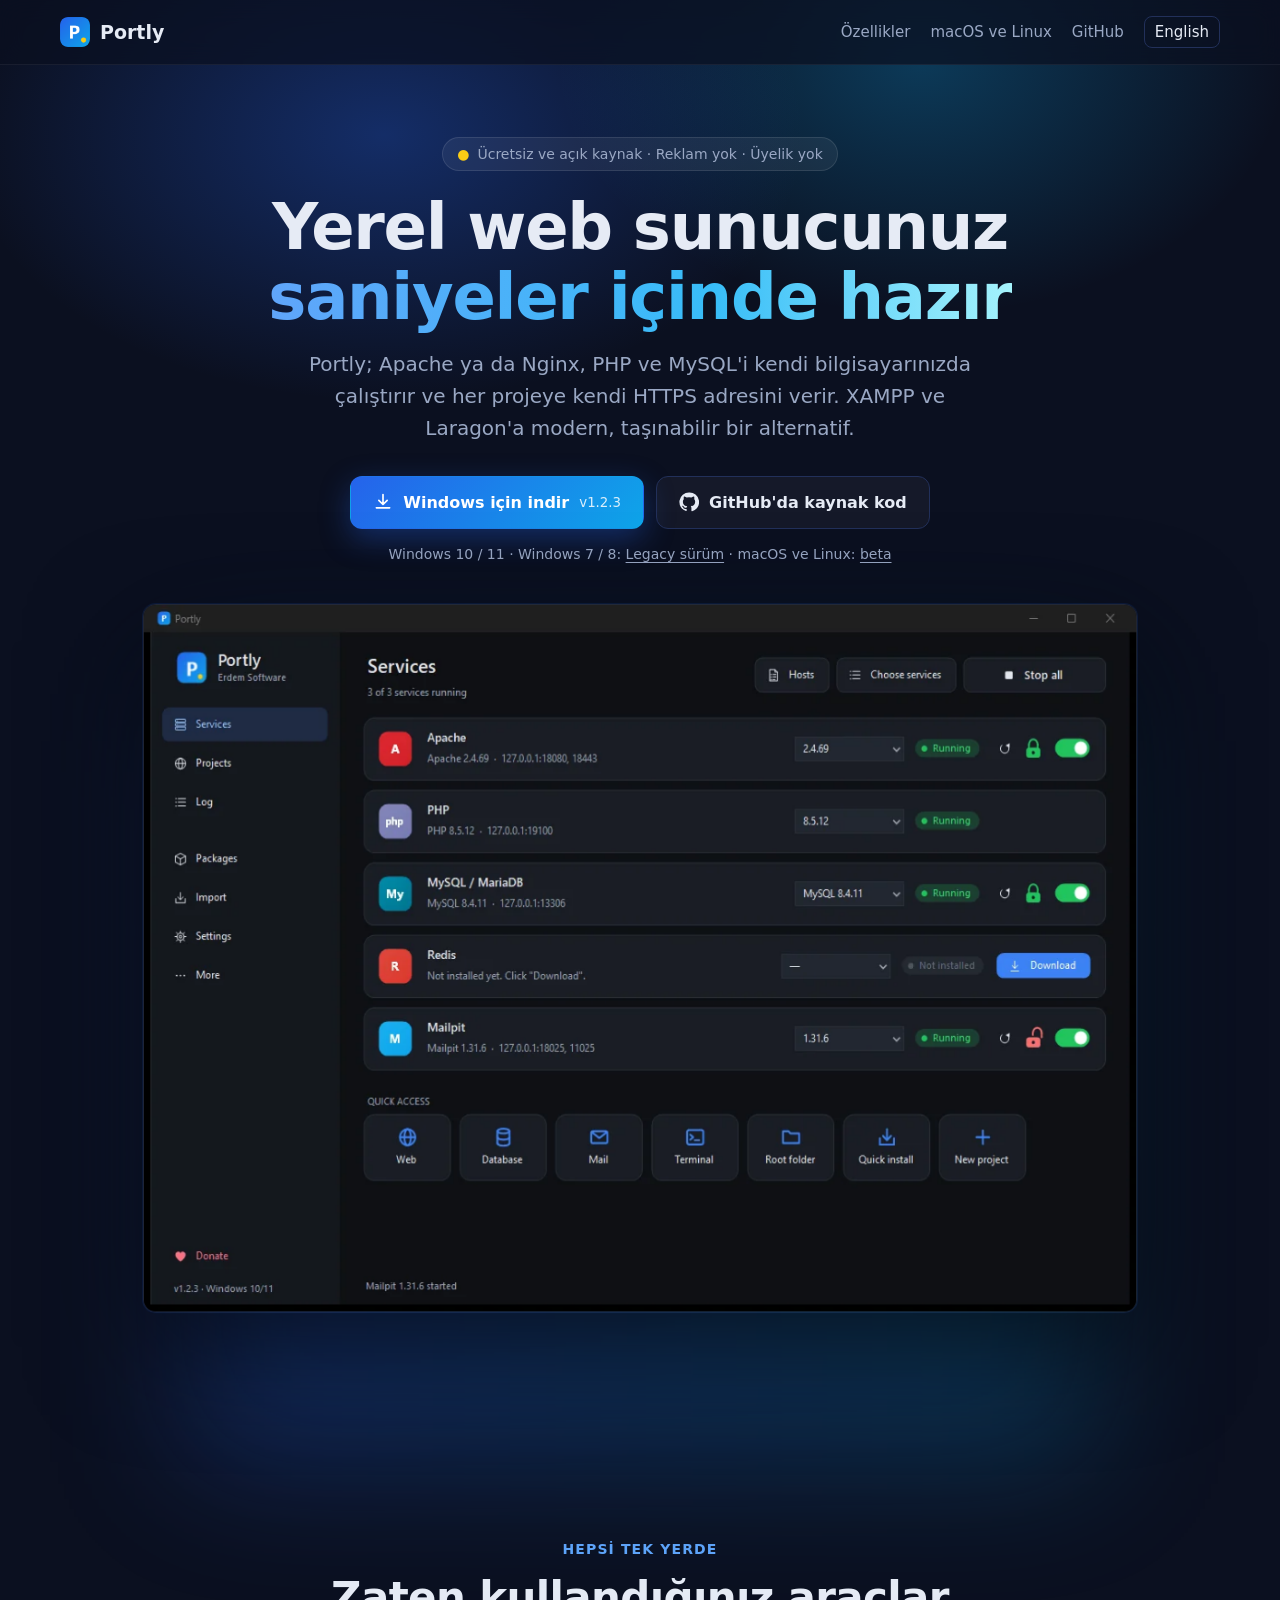
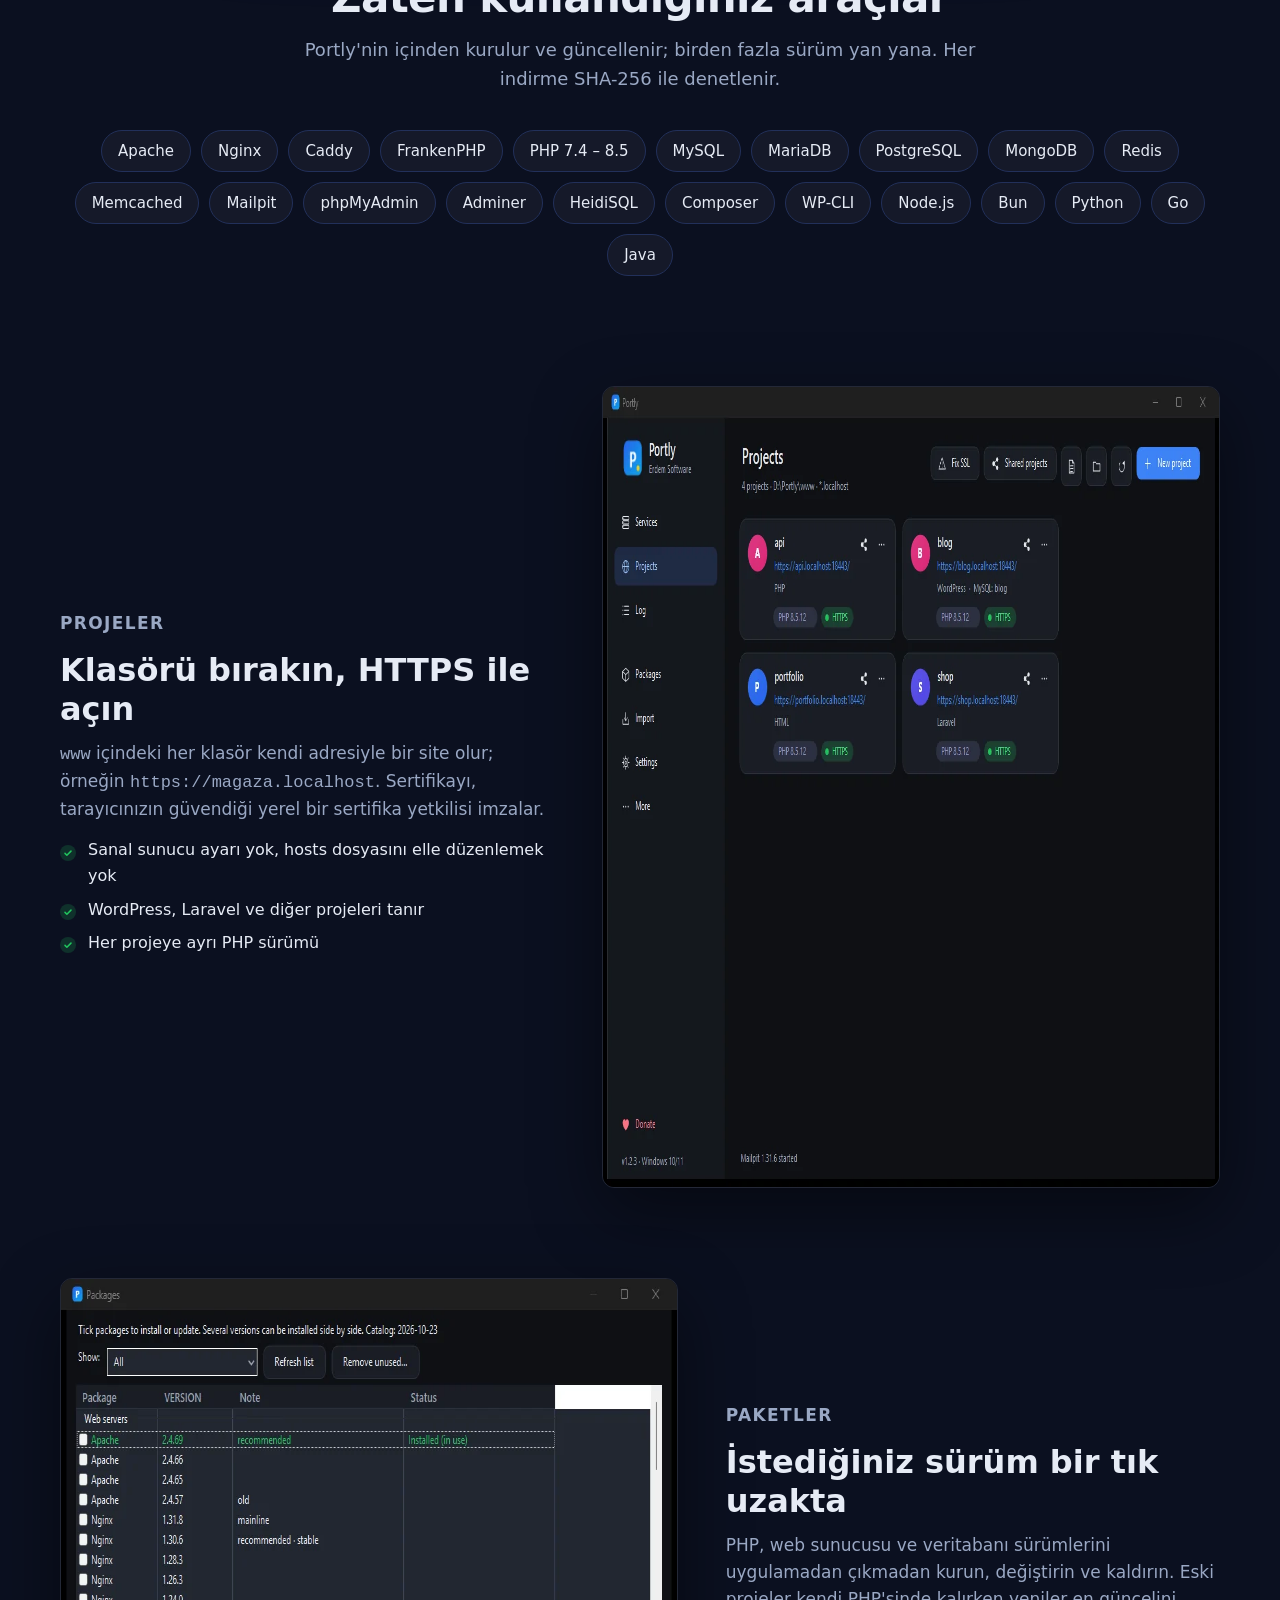
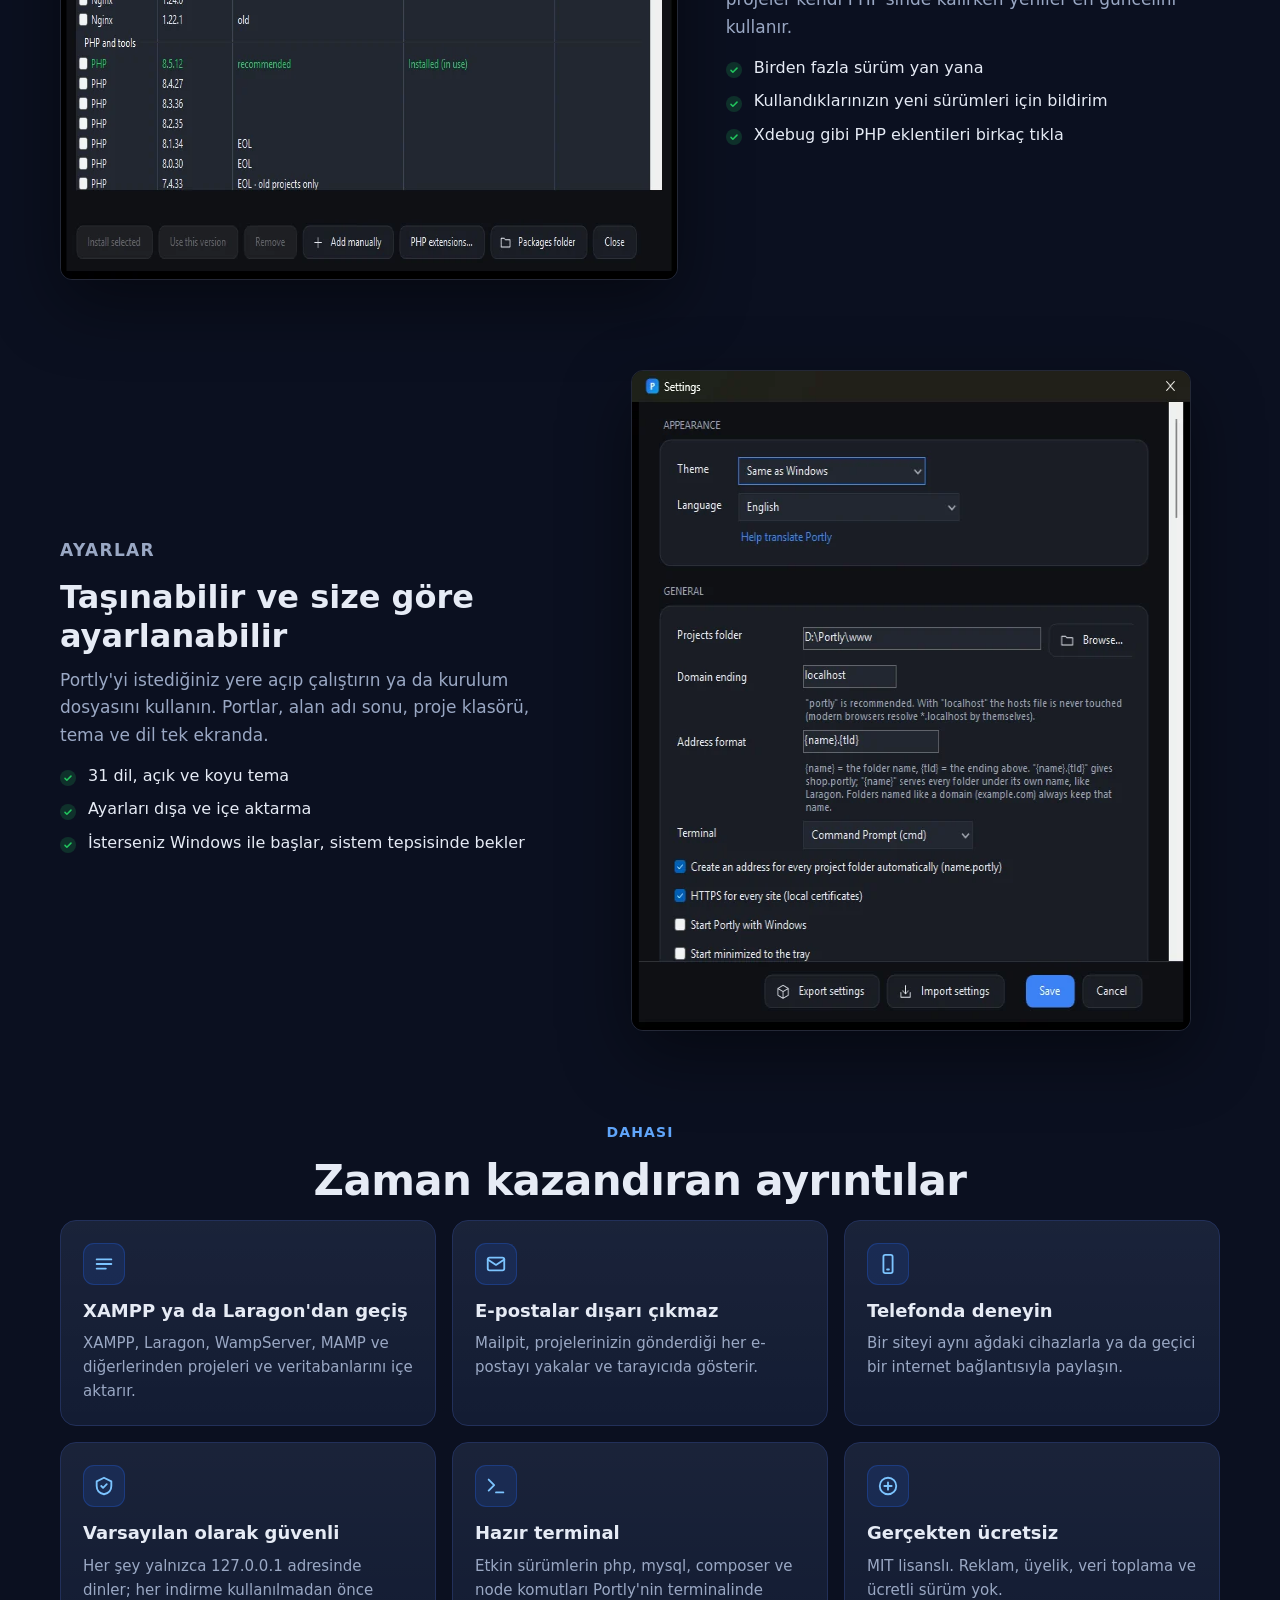
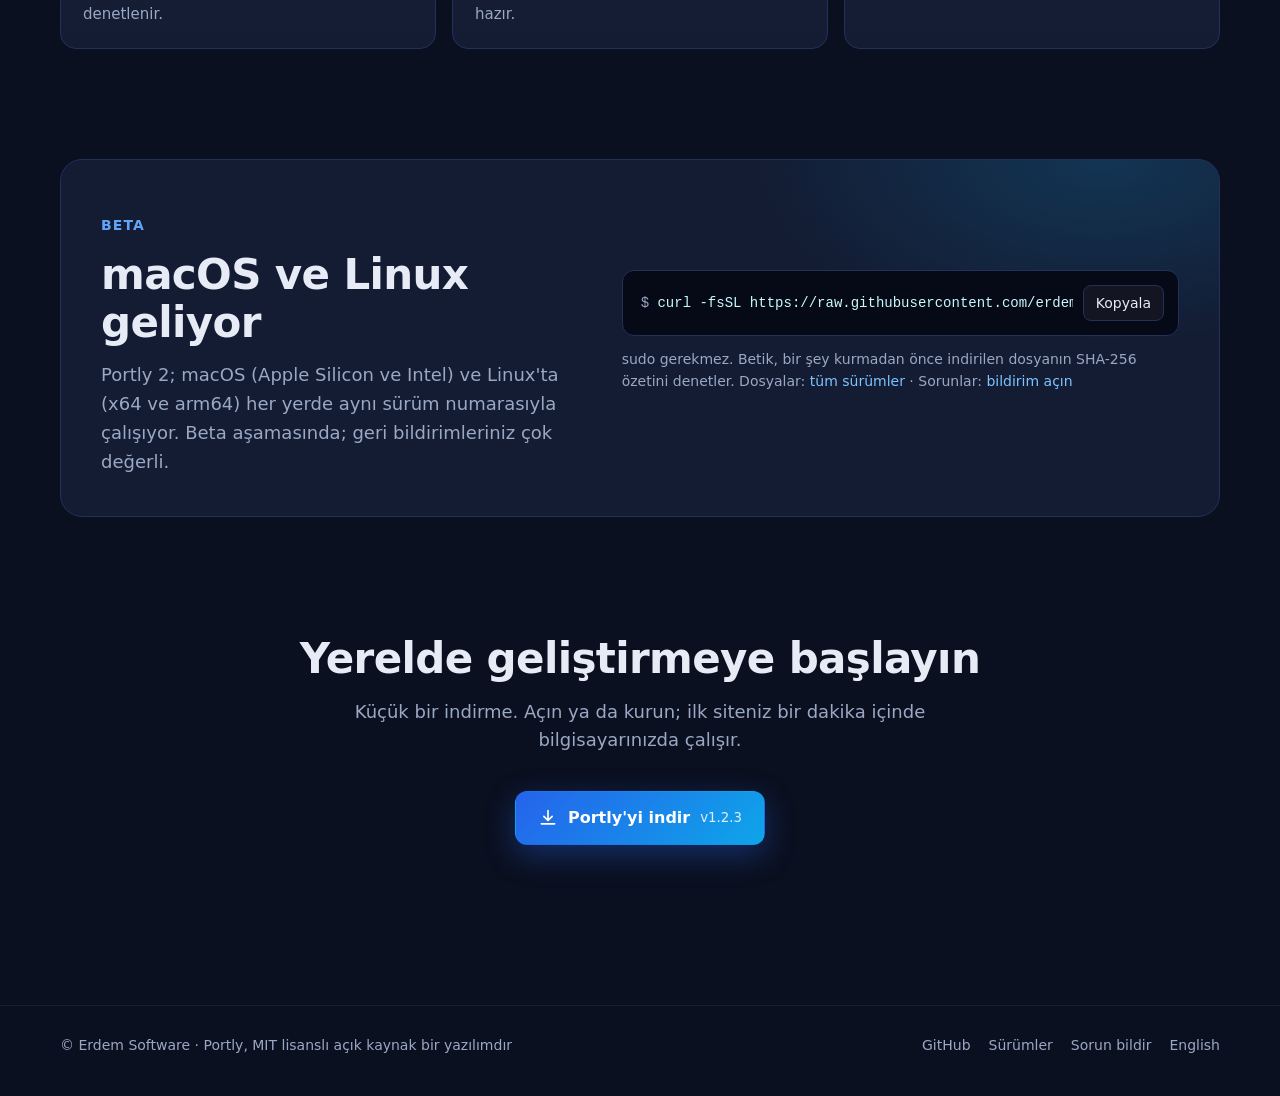
==== site/tr/index.html @ 4249f79c "Website for portly.erdemsoftware.com: static English and Turkish page, no external requests; the app" ====
<!doctype html>
<html lang="tr">
<head>
<meta charset="utf-8">
<meta name="viewport" content="width=device-width, initial-scale=1">
<title>Portly: PHP, MySQL ve HTTPS için ücretsiz yerel sunucu</title>
<meta name="description" content="Portly ücretsiz, açık kaynak ve taşınabilir bir yerel geliştirme ortamıdır: Apache ya da Nginx, birden fazla PHP sürümü, MySQL ve her proje için HTTPS. XAMPP ve Laragon'a modern bir alternatif.">
<link rel="canonical" href="https://portly.erdemsoftware.com/tr/">
<link rel="alternate" hreflang="en" href="https://portly.erdemsoftware.com/">
<link rel="alternate" hreflang="tr" href="https://portly.erdemsoftware.com/tr/">
<link rel="alternate" hreflang="x-default" href="https://portly.erdemsoftware.com/">
<meta property="og:type" content="website">
<meta property="og:locale" content="tr_TR">
<meta property="og:title" content="Portly: PHP, MySQL ve HTTPS için ücretsiz yerel sunucu">
<meta property="og:description" content="Ücretsiz, açık kaynak ve taşınabilir. Apache ya da Nginx, birden fazla PHP sürümü, MySQL ve her proje için HTTPS.">
<meta property="og:url" content="https://portly.erdemsoftware.com/tr/">
<meta property="og:image" content="https://portly.erdemsoftware.com/assets/img/og.png">
<meta name="twitter:card" content="summary_large_image">
<meta name="theme-color" content="#0b1020">
<link rel="icon" type="image/png" href="../favicon.png">
<link rel="apple-touch-icon" href="../apple-touch-icon.png">
<link rel="stylesheet" href="../assets/style.css">
<script type="application/ld+json">
{"@context":"https://schema.org","@type":"SoftwareApplication","name":"Portly","inLanguage":"tr","operatingSystem":"Windows 10, Windows 11, macOS, Linux","applicationCategory":"DeveloperApplication","offers":{"@type":"Offer","price":"0","priceCurrency":"TRY"},"license":"https://github.com/erdemsoftware/portly/blob/main/LICENSE","url":"https://portly.erdemsoftware.com/tr/","downloadUrl":"https://github.com/erdemsoftware/portly/releases/latest","author":{"@type":"Organization","name":"Erdem Software","url":"https://erdemsoftware.com/"}}
</script>
</head>
<body>

<header class="top">
  <div class="wrap">
    <a class="brand" href="./"><img src="../assets/img/portly-192.png" alt="" width="30" height="30">Portly</a>
    <nav class="nav">
      <a class="hide-sm" href="#ozellikler">Özellikler</a>
      <a class="hide-sm" href="#mac-linux">macOS ve Linux</a>
      <a class="hide-sm" href="https://github.com/erdemsoftware/portly">GitHub</a>
      <a class="lang" href="../" hreflang="en" lang="en">English</a>
    </nav>
  </div>
</header>

<main>
<section class="hero">
  <div class="wrap">
    <span class="badge"><b>●</b> Ücretsiz ve açık kaynak · Reklam yok · Üyelik yok</span>
    <h1>Yerel web sunucunuz <span class="grad">saniyeler içinde hazır</span></h1>
    <p class="lead">Portly; Apache ya da Nginx, PHP ve MySQL'i kendi bilgisayarınızda çalıştırır ve her projeye kendi HTTPS adresini verir. XAMPP ve Laragon'a modern, taşınabilir bir alternatif.</p>
    <div class="cta">
      <a class="btn btn-primary" data-download href="https://github.com/erdemsoftware/portly/releases/latest">
        <svg viewBox="0 0 24 24" fill="none" stroke="currentColor" stroke-width="2" stroke-linecap="round" stroke-linejoin="round" aria-hidden="true"><path d="M12 3v12m0 0l-5-5m5 5l5-5M4 19h16"/></svg>
        Windows için indir <small>v<span data-version>1.2.3</span></small>
      </a>
      <a class="btn btn-ghost" href="https://github.com/erdemsoftware/portly">
        <svg viewBox="0 0 24 24" fill="currentColor" aria-hidden="true"><path d="M12 .5a11.5 11.5 0 0 0-3.64 22.41c.58.1.79-.25.79-.56v-2c-3.2.7-3.88-1.37-3.88-1.37-.52-1.33-1.28-1.69-1.28-1.69-1.04-.71.08-.7.08-.7 1.15.08 1.76 1.19 1.76 1.19 1.03 1.76 2.69 1.25 3.35.96.1-.75.4-1.25.73-1.54-2.55-.29-5.24-1.28-5.24-5.69 0-1.26.45-2.29 1.19-3.09-.12-.29-.52-1.46.11-3.05 0 0 .97-.31 3.17 1.18a11 11 0 0 1 5.77 0c2.2-1.49 3.17-1.18 3.17-1.18.63 1.59.23 2.76.11 3.05.74.8 1.19 1.83 1.19 3.09 0 4.42-2.7 5.4-5.26 5.68.41.36.78 1.06.78 2.14v3.17c0 .31.21.67.8.56A11.5 11.5 0 0 0 12 .5z"/></svg>
        GitHub'da kaynak kod
      </a>
    </div>
    <p class="meta">Windows 10 / 11 · Windows 7 / 8: <a href="https://github.com/erdemsoftware/portly/releases/latest">Legacy sürüm</a> · macOS ve Linux: <a href="#mac-linux">beta</a></p>
  </div>
  <div class="stage">
    <div class="glow"><img class="shot" src="../assets/img/1-services.webp" width="1180" height="800" alt="Portly: Apache, PHP, MySQL ve Mailpit çalışıyor"></div>
  </div>
</section>

<section>
  <div class="wrap center">
    <p class="kicker">Hepsi tek yerde</p>
    <h2>Zaten kullandığınız araçlar</h2>
    <p class="sub">Portly'nin içinden kurulur ve güncellenir; birden fazla sürüm yan yana. Her indirme SHA-256 ile denetlenir.</p>
    <div class="chips reveal">
      <span class="chip">Apache</span><span class="chip">Nginx</span><span class="chip">Caddy</span><span class="chip">FrankenPHP</span>
      <span class="chip">PHP 7.4 – 8.5</span><span class="chip">MySQL</span><span class="chip">MariaDB</span><span class="chip">PostgreSQL</span>
      <span class="chip">MongoDB</span><span class="chip">Redis</span><span class="chip">Memcached</span><span class="chip">Mailpit</span>
      <span class="chip">phpMyAdmin</span><span class="chip">Adminer</span><span class="chip">HeidiSQL</span><span class="chip">Composer</span>
      <span class="chip">WP-CLI</span><span class="chip">Node.js</span><span class="chip">Bun</span><span class="chip">Python</span><span class="chip">Go</span><span class="chip">Java</span>
    </div>
  </div>
</section>

<section id="ozellikler">
  <div class="wrap">
    <div class="row reveal">
      <div class="text">
        <p class="kicker">Projeler</p>
        <h3>Klasörü bırakın, HTTPS ile açın</h3>
        <p><code>www</code> içindeki her klasör kendi adresiyle bir site olur; örneğin <code>https://magaza.localhost</code>. Sertifikayı, tarayıcınızın güvendiği yerel bir sertifika yetkilisi imzalar.</p>
        <ul>
          <li>Sanal sunucu ayarı yok, hosts dosyasını elle düzenlemek yok</li>
          <li>WordPress, Laravel ve diğer projeleri tanır</li>
          <li>Her projeye ayrı PHP sürümü</li>
        </ul>
      </div>
      <div class="frame"><img src="../assets/img/2-projects.webp" width="1180" height="800" alt="Dört site ve HTTPS ile Projeler sayfası" loading="lazy"></div>
    </div>

    <div class="row flip reveal">
      <div class="text">
        <p class="kicker">Paketler</p>
        <h3>İstediğiniz sürüm bir tık uzakta</h3>
        <p>PHP, web sunucusu ve veritabanı sürümlerini uygulamadan çıkmadan kurun, değiştirin ve kaldırın. Eski projeler kendi PHP'sinde kalırken yeniler en güncelini kullanır.</p>
        <ul>
          <li>Birden fazla sürüm yan yana</li>
          <li>Kullandıklarınızın yeni sürümleri için bildirim</li>
          <li>Xdebug gibi PHP eklentileri birkaç tıkla</li>
        </ul>
      </div>
      <div class="frame"><img src="../assets/img/3-packages.webp" width="900" height="600" alt="Web sunucusu ve PHP sürümleriyle Paketler penceresi" loading="lazy"></div>
    </div>

    <div class="row reveal">
      <div class="text">
        <p class="kicker">Ayarlar</p>
        <h3>Taşınabilir ve size göre ayarlanabilir</h3>
        <p>Portly'yi istediğiniz yere açıp çalıştırın ya da kurulum dosyasını kullanın. Portlar, alan adı sonu, proje klasörü, tema ve dil tek ekranda.</p>
        <ul>
          <li>31 dil, açık ve koyu tema</li>
          <li>Ayarları dışa ve içe aktarma</li>
          <li>İsterseniz Windows ile başlar, sistem tepsisinde bekler</li>
        </ul>
      </div>
      <div class="frame small"><img src="../assets/img/4-settings.webp" width="656" height="659" alt="Ayarlar penceresi" loading="lazy"></div>
    </div>

    <div class="center">
      <p class="kicker">Dahası</p>
      <h2>Zaman kazandıran ayrıntılar</h2>
    </div>
    <div class="grid">
      <div class="card reveal">
        <div class="icon"><svg viewBox="0 0 24 24" fill="none" stroke="currentColor" stroke-width="2" stroke-linecap="round" stroke-linejoin="round"><path d="M4 7h16M4 12h16M4 17h10"/></svg></div>
        <h3>XAMPP ya da Laragon'dan geçiş</h3>
        <p>XAMPP, Laragon, WampServer, MAMP ve diğerlerinden projeleri ve veritabanlarını içe aktarır.</p>
      </div>
      <div class="card reveal">
        <div class="icon"><svg viewBox="0 0 24 24" fill="none" stroke="currentColor" stroke-width="2" stroke-linecap="round" stroke-linejoin="round"><rect x="3" y="5" width="18" height="14" rx="2"/><path d="M3 7l9 6 9-6"/></svg></div>
        <h3>E-postalar dışarı çıkmaz</h3>
        <p>Mailpit, projelerinizin gönderdiği her e-postayı yakalar ve tarayıcıda gösterir.</p>
      </div>
      <div class="card reveal">
        <div class="icon"><svg viewBox="0 0 24 24" fill="none" stroke="currentColor" stroke-width="2" stroke-linecap="round" stroke-linejoin="round"><rect x="7" y="2" width="10" height="20" rx="2"/><path d="M11 18h2"/></svg></div>
        <h3>Telefonda deneyin</h3>
        <p>Bir siteyi aynı ağdaki cihazlarla ya da geçici bir internet bağlantısıyla paylaşın.</p>
      </div>
      <div class="card reveal">
        <div class="icon"><svg viewBox="0 0 24 24" fill="none" stroke="currentColor" stroke-width="2" stroke-linecap="round" stroke-linejoin="round"><path d="M12 3l8 4v5c0 5-3.5 8-8 9-4.5-1-8-4-8-9V7z"/><path d="M9 12l2 2 4-4"/></svg></div>
        <h3>Varsayılan olarak güvenli</h3>
        <p>Her şey yalnızca 127.0.0.1 adresinde dinler; her indirme kullanılmadan önce denetlenir.</p>
      </div>
      <div class="card reveal">
        <div class="icon"><svg viewBox="0 0 24 24" fill="none" stroke="currentColor" stroke-width="2" stroke-linecap="round" stroke-linejoin="round"><path d="M4 17l6-6-6-6M12 19h8"/></svg></div>
        <h3>Hazır terminal</h3>
        <p>Etkin sürümlerin php, mysql, composer ve node komutları Portly'nin terminalinde hazır.</p>
      </div>
      <div class="card reveal">
        <div class="icon"><svg viewBox="0 0 24 24" fill="none" stroke="currentColor" stroke-width="2" stroke-linecap="round" stroke-linejoin="round"><circle cx="12" cy="12" r="9"/><path d="M8 12h8M12 8v8"/></svg></div>
        <h3>Gerçekten ücretsiz</h3>
        <p>MIT lisanslı. Reklam, üyelik, veri toplama ve ücretli sürüm yok.</p>
      </div>
    </div>
  </div>
</section>

<section id="mac-linux">
  <div class="wrap">
    <div class="beta reveal">
      <div>
        <p class="kicker">Beta</p>
        <h2>macOS ve Linux geliyor</h2>
        <p class="sub" style="margin-bottom:0">Portly 2; macOS (Apple Silicon ve Intel) ve Linux'ta (x64 ve arm64) her yerde aynı sürüm numarasıyla çalışıyor. Beta aşamasında; geri bildirimleriniz çok değerli.</p>
      </div>
      <div>
        <div class="cmd"><code id="install-cmd">curl -fsSL https://raw.githubusercontent.com/erdemsoftware/portly/main/tools/install.sh | sh</code><button class="copy" type="button" data-copy="#install-cmd" data-done="Kopyalandı">Kopyala</button></div>
        <p class="small-print">sudo gerekmez. Betik, bir şey kurmadan önce indirilen dosyanın SHA-256 özetini denetler. Dosyalar: <a href="https://github.com/erdemsoftware/portly/releases">tüm sürümler</a> · Sorunlar: <a href="https://github.com/erdemsoftware/portly/issues">bildirim açın</a></p>
      </div>
    </div>
  </div>
</section>

<section class="final">
  <div class="wrap">
    <h2>Yerelde geliştirmeye başlayın</h2>
    <p class="sub" style="margin-inline:auto">Küçük bir indirme. Açın ya da kurun; ilk siteniz bir dakika içinde bilgisayarınızda çalışır.</p>
    <div class="cta">
      <a class="btn btn-primary" data-download href="https://github.com/erdemsoftware/portly/releases/latest">
        <svg viewBox="0 0 24 24" fill="none" stroke="currentColor" stroke-width="2" stroke-linecap="round" stroke-linejoin="round" aria-hidden="true"><path d="M12 3v12m0 0l-5-5m5 5l5-5M4 19h16"/></svg>
        Portly'yi indir <small>v<span data-version>1.2.3</span></small>
      </a>
    </div>
  </div>
</section>
</main>

<footer>
  <div class="wrap">
    <span>© Erdem Software · Portly, MIT lisanslı açık kaynak bir yazılımdır</span>
    <nav>
      <a href="https://github.com/erdemsoftware/portly">GitHub</a>
      <a href="https://github.com/erdemsoftware/portly/releases">Sürümler</a>
      <a href="https://github.com/erdemsoftware/portly/issues">Sorun bildir</a>
      <a href="../" hreflang="en" lang="en">English</a>
    </nav>
  </div>
</footer>

<script src="../assets/site.js" defer></script>
</body>
</html>
---- site/assets/style.css ----
/* Portly website: one static page per language, no external requests (no web fonts, no analytics). */
:root {
  --bg: #0b1020;
  --bg-2: #0f172a;
  --card: #131c33;
  --card-border: #22305a;
  --text: #e6ebf5;
  --muted: #9aa8c4;
  --blue: #2563eb;
  --sky: #0ea5e9;
  --yellow: #facc15;
  --green: #22c55e;
  --radius: 16px;
  --max: 1160px;
  color-scheme: dark;
}

* { box-sizing: border-box; }
html { scroll-behavior: smooth; }
body {
  margin: 0;
  background: var(--bg);
  color: var(--text);
  font: 16px/1.6 "Segoe UI", system-ui, -apple-system, "Helvetica Neue", Arial, sans-serif;
  -webkit-font-smoothing: antialiased;
  overflow-x: hidden;
}
img { max-width: 100%; display: block; }
a { color: #7cc4ff; text-decoration: none; }
a:hover { text-decoration: underline; }
code, pre { font-family: "Cascadia Code", Consolas, "SF Mono", Menlo, monospace; }

.wrap { width: min(var(--max), 100% - 32px); margin-inline: auto; }

/* ---------- top bar ---------- */
.top {
  position: sticky; top: 0; z-index: 20;
  backdrop-filter: blur(12px);
  background: rgb(11 16 32 / .72);
  border-bottom: 1px solid rgb(255 255 255 / .06);
}
.top .wrap { display: flex; align-items: center; gap: 24px; height: 64px; }
.brand { display: flex; align-items: center; gap: 10px; color: var(--text); font-weight: 700; font-size: 19px; }
.brand:hover { text-decoration: none; }
.brand img { width: 30px; height: 30px; border-radius: 8px; }
.nav { display: flex; gap: 20px; margin-left: auto; align-items: center; }
.nav a { color: var(--muted); font-size: 15px; }
.nav a:hover { color: var(--text); text-decoration: none; }
.nav .lang { border: 1px solid var(--card-border); border-radius: 8px; padding: 3px 10px; color: var(--text); }
@media (max-width: 720px) { .nav .hide-sm { display: none; } }

/* ---------- hero ---------- */
.hero { position: relative; padding: 72px 0 0; text-align: center; }
.hero::before {
  content: ""; position: absolute; inset: -200px 0 auto; height: 900px; z-index: -1;
  background:
    radial-gradient(600px 380px at 30% 30%, rgb(37 99 235 / .35), transparent 70%),
    radial-gradient(520px 360px at 72% 22%, rgb(14 165 233 / .28), transparent 70%);
}
.badge {
  display: inline-flex; align-items: center; gap: 8px;
  padding: 5px 14px; border-radius: 999px; font-size: 14px;
  background: rgb(255 255 255 / .06); border: 1px solid rgb(255 255 255 / .1); color: var(--muted);
}
.badge b { color: var(--yellow); font-weight: 600; }
h1 {
  margin: 22px auto 16px; max-width: 880px;
  font-size: clamp(36px, 6vw, 64px); line-height: 1.08; letter-spacing: -0.02em;
}
h1 .grad { background: linear-gradient(90deg, #60a5fa, #38bdf8 60%, #a5f3fc); -webkit-background-clip: text; background-clip: text; color: transparent; }
.lead { margin: 0 auto; max-width: 680px; color: var(--muted); font-size: clamp(17px, 2.2vw, 20px); }
.cta { display: flex; gap: 12px; justify-content: center; flex-wrap: wrap; margin: 32px 0 10px; }
.btn {
  display: inline-flex; align-items: center; gap: 10px;
  padding: 13px 22px; border-radius: 12px; font-weight: 600; font-size: 16px;
  border: 1px solid transparent; transition: transform .15s ease, box-shadow .15s ease, background .15s ease;
}
.btn:hover { text-decoration: none; transform: translateY(-1px); }
.btn svg { width: 20px; height: 20px; flex: none; }
.btn-primary { background: linear-gradient(135deg, var(--blue), var(--sky)); color: #fff; box-shadow: 0 10px 30px rgb(37 99 235 / .35); }
.btn-primary:hover { box-shadow: 0 14px 36px rgb(37 99 235 / .5); }
.btn-ghost { background: rgb(255 255 255 / .04); border-color: var(--card-border); color: var(--text); }
.btn-ghost:hover { background: rgb(255 255 255 / .08); }
.btn small { font-weight: 400; opacity: .85; }
.meta { color: var(--muted); font-size: 14px; }
.meta a { color: var(--muted); text-decoration: underline; text-underline-offset: 3px; }

/* the app window: tilted in 3D at first, flat and close once it is scrolled into view (--p goes 0 -> 1, see site.js) */
.stage { perspective: 1400px; margin: 48px auto 0; width: min(1080px, 100% - 32px); --p: 0; }
.shot {
  border-radius: 14px; overflow: hidden;
  border: 1px solid rgb(255 255 255 / .1);
  box-shadow: 0 40px 120px rgb(0 0 0 / .55), 0 0 0 1px rgb(37 99 235 / .15);
  transform-origin: 50% 0;
  transform:
    rotateX(calc((1 - var(--p)) * 28deg))
    scale(calc(.86 + var(--p) * .14))
    translateY(calc((1 - var(--p)) * -20px));
  will-change: transform;
}
.glow { position: relative; }
.glow::after {
  content: ""; position: absolute; inset: 10% 8% -6%; z-index: -1; filter: blur(70px);
  background: linear-gradient(90deg, rgb(37 99 235 / .55), rgb(14 165 233 / .45));
  opacity: calc(.35 + var(--p) * .4);
}

/* ---------- sections ---------- */
section { padding: 110px 0 0; }
.kicker { color: #60a5fa; font-weight: 600; font-size: 14px; letter-spacing: .08em; text-transform: uppercase; }
h2 { margin: 8px 0 14px; font-size: clamp(28px, 4vw, 42px); line-height: 1.15; letter-spacing: -0.015em; }
.sub { color: var(--muted); max-width: 680px; margin: 0 0 36px; font-size: 18px; }
.center { text-align: center; }
.center .sub { margin-inline: auto; }

.grid { display: grid; gap: 16px; grid-template-columns: repeat(3, minmax(0, 1fr)); }
@media (max-width: 900px) { .grid { grid-template-columns: repeat(2, minmax(0, 1fr)); } }
@media (max-width: 600px) { .grid { grid-template-columns: 1fr; } }
.card {
  background: linear-gradient(180deg, rgb(255 255 255 / .03), transparent), var(--card);
  border: 1px solid var(--card-border); border-radius: var(--radius); padding: 22px;
}
.card h3 { margin: 12px 0 6px; font-size: 18px; }
.card p { margin: 0; color: var(--muted); font-size: 15px; }
.icon {
  width: 42px; height: 42px; border-radius: 11px; display: grid; place-items: center;
  background: rgb(37 99 235 / .15); color: #7cc4ff; border: 1px solid rgb(37 99 235 / .3);
}
.icon svg { width: 22px; height: 22px; }

/* feature rows with a screenshot */
.row { display: grid; grid-template-columns: minmax(0, 1fr) minmax(0, 1.25fr); gap: 48px; align-items: center; margin-bottom: 90px; }
.row.flip { grid-template-columns: minmax(0, 1.25fr) minmax(0, 1fr); }
.row.flip .text { order: 2; }
.row .text h3 { font-size: clamp(24px, 3vw, 32px); margin: 6px 0 12px; line-height: 1.2; }
.row .text p { color: var(--muted); font-size: 17px; margin: 0 0 14px; }
.row ul { margin: 0; padding: 0; list-style: none; }
.row li { padding-left: 28px; position: relative; margin: 8px 0; }
.row li::before {
  content: ""; position: absolute; left: 0; top: .45em; width: 16px; height: 16px; border-radius: 50%;
  background: rgb(34 197 94 / .18) url("data:image/svg+xml,%3Csvg xmlns='http://www.w3.org/2000/svg' viewBox='0 0 16 16'%3E%3Cpath d='M4 8.5l2.5 2.5L12 5.5' fill='none' stroke='%2322c55e' stroke-width='2' stroke-linecap='round' stroke-linejoin='round'/%3E%3C/svg%3E") center/12px no-repeat;
}
.frame { border-radius: 12px; overflow: hidden; border: 1px solid rgb(255 255 255 / .1); box-shadow: 0 24px 70px rgb(0 0 0 / .45); }
.frame.small { max-width: 560px; margin-inline: auto; }
@media (max-width: 860px) {
  .row, .row.flip { grid-template-columns: minmax(0, 1fr); gap: 24px; }
  .row.flip .text { order: 0; }
}

/* stack chips */
.chips { display: flex; flex-wrap: wrap; gap: 10px; justify-content: center; }
.chip {
  padding: 8px 16px; border-radius: 999px; font-size: 15px;
  background: rgb(255 255 255 / .04); border: 1px solid var(--card-border); color: var(--text);
}

/* mac / linux */
.beta {
  display: grid; grid-template-columns: minmax(0, 1fr) minmax(0, 1.15fr); gap: 36px; align-items: center;
  background: radial-gradient(500px 260px at 90% 0%, rgb(14 165 233 / .18), transparent 70%), var(--card);
  border: 1px solid var(--card-border); border-radius: 22px; padding: 40px;
}
@media (max-width: 860px) { .beta { grid-template-columns: minmax(0, 1fr); padding: 26px; } }
.cmd {
  display: flex; align-items: center; gap: 10px;
  background: #060a16; border: 1px solid var(--card-border); border-radius: 12px; padding: 14px 14px 14px 18px;
}
.cmd code { flex: 1; min-width: 0; font-size: 14px; color: #c7f9ff; overflow-x: auto; white-space: nowrap; scrollbar-width: thin; }
.cmd code::before { content: "$ "; color: var(--muted); }
.copy {
  flex: none; border: 1px solid var(--card-border); background: rgb(255 255 255 / .05); color: var(--text);
  border-radius: 8px; padding: 6px 12px; font: inherit; font-size: 14px; cursor: pointer;
}
.copy:hover { background: rgb(255 255 255 / .1); }
.copy.done { color: var(--green); border-color: rgb(34 197 94 / .4); }
.small-print { color: var(--muted); font-size: 14px; margin-top: 12px; }

/* final call */
.final { text-align: center; padding-bottom: 40px; }
.final .cta { margin-top: 26px; }

footer { margin-top: 110px; border-top: 1px solid rgb(255 255 255 / .06); padding: 28px 0 40px; color: var(--muted); font-size: 14px; }
footer .wrap { display: flex; gap: 18px; flex-wrap: wrap; justify-content: space-between; align-items: center; }
footer nav { display: flex; gap: 18px; flex-wrap: wrap; }
footer a { color: var(--muted); }

/* reveal on scroll (only when JS runs; without JS everything is visible) */
.js .reveal { opacity: 0; transform: translateY(26px); transition: opacity .7s ease, transform .7s cubic-bezier(.2, .7, .2, 1); }
.js .reveal.in { opacity: 1; transform: none; }

@media (prefers-reduced-motion: reduce) {
  html { scroll-behavior: auto; }
  .stage { --p: 1 !important; }
  .js .reveal { opacity: 1; transform: none; transition: none; }
  .btn { transition: none; }
}
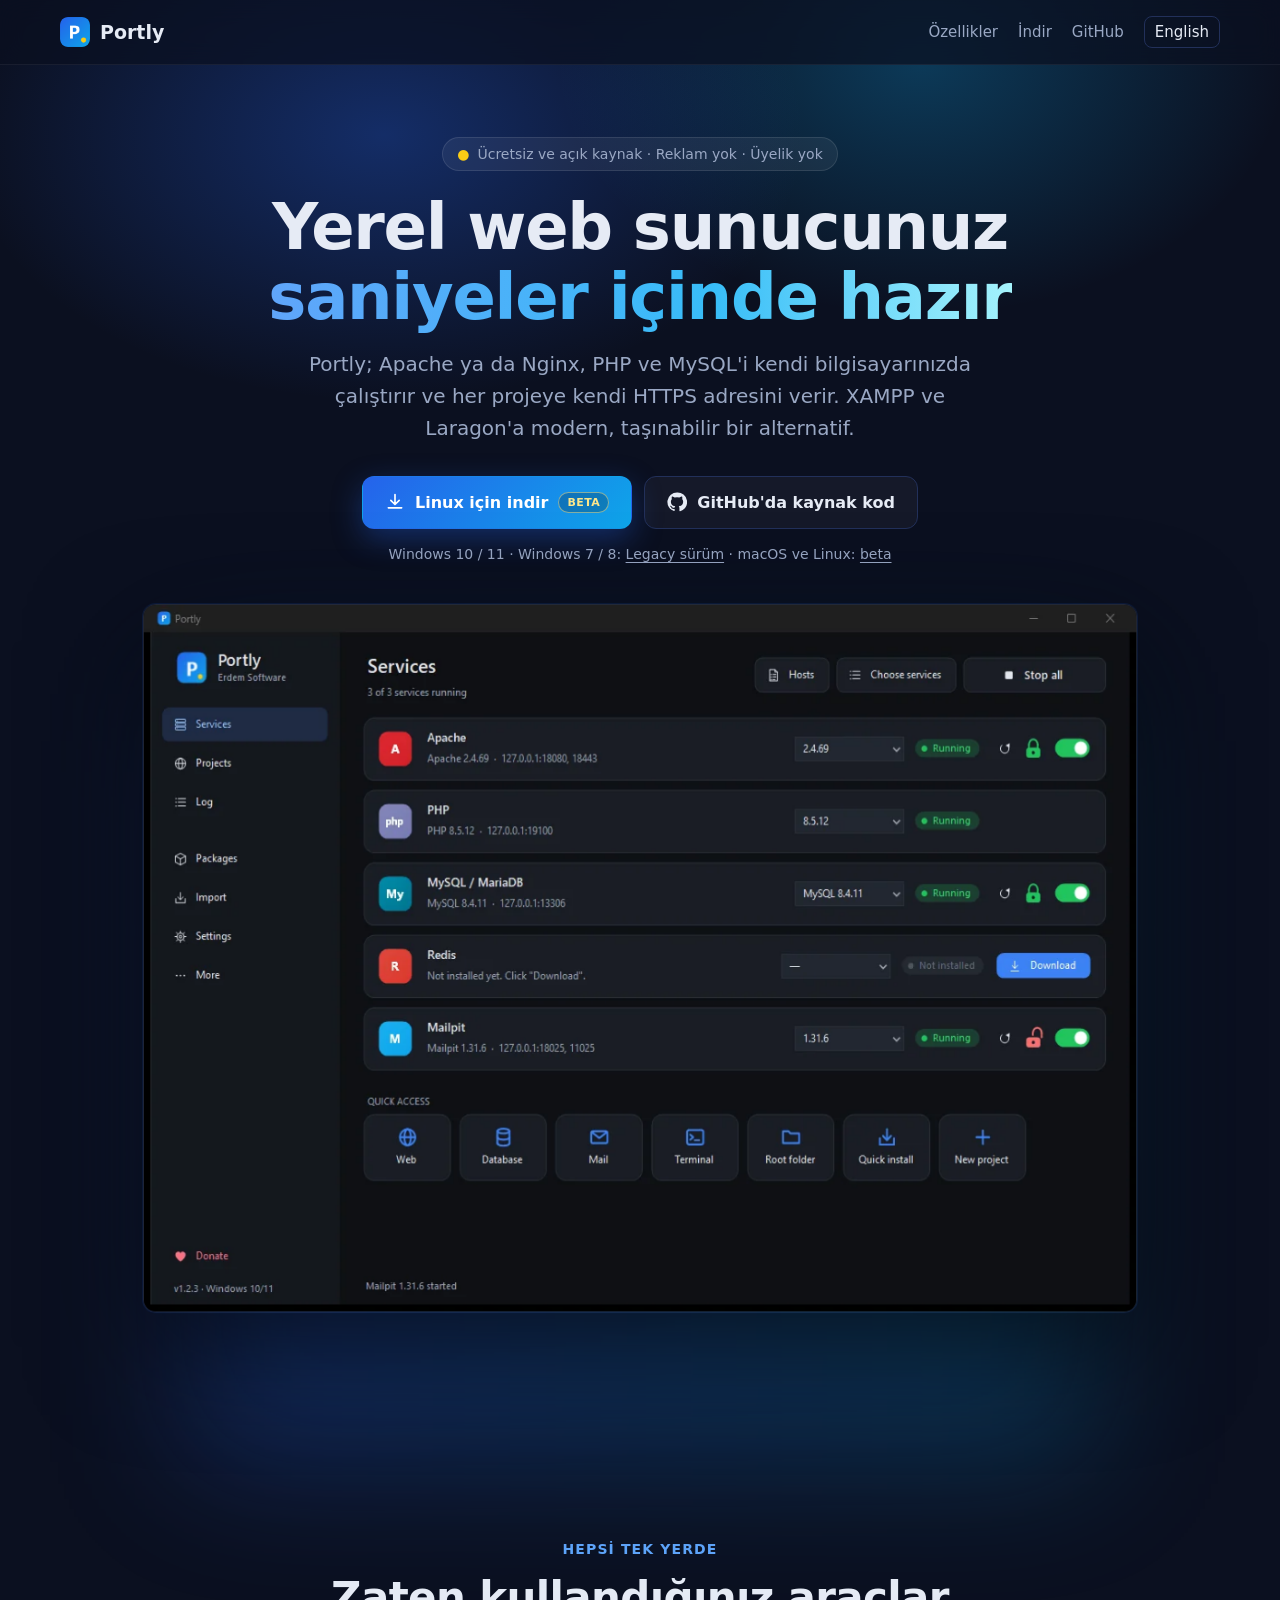
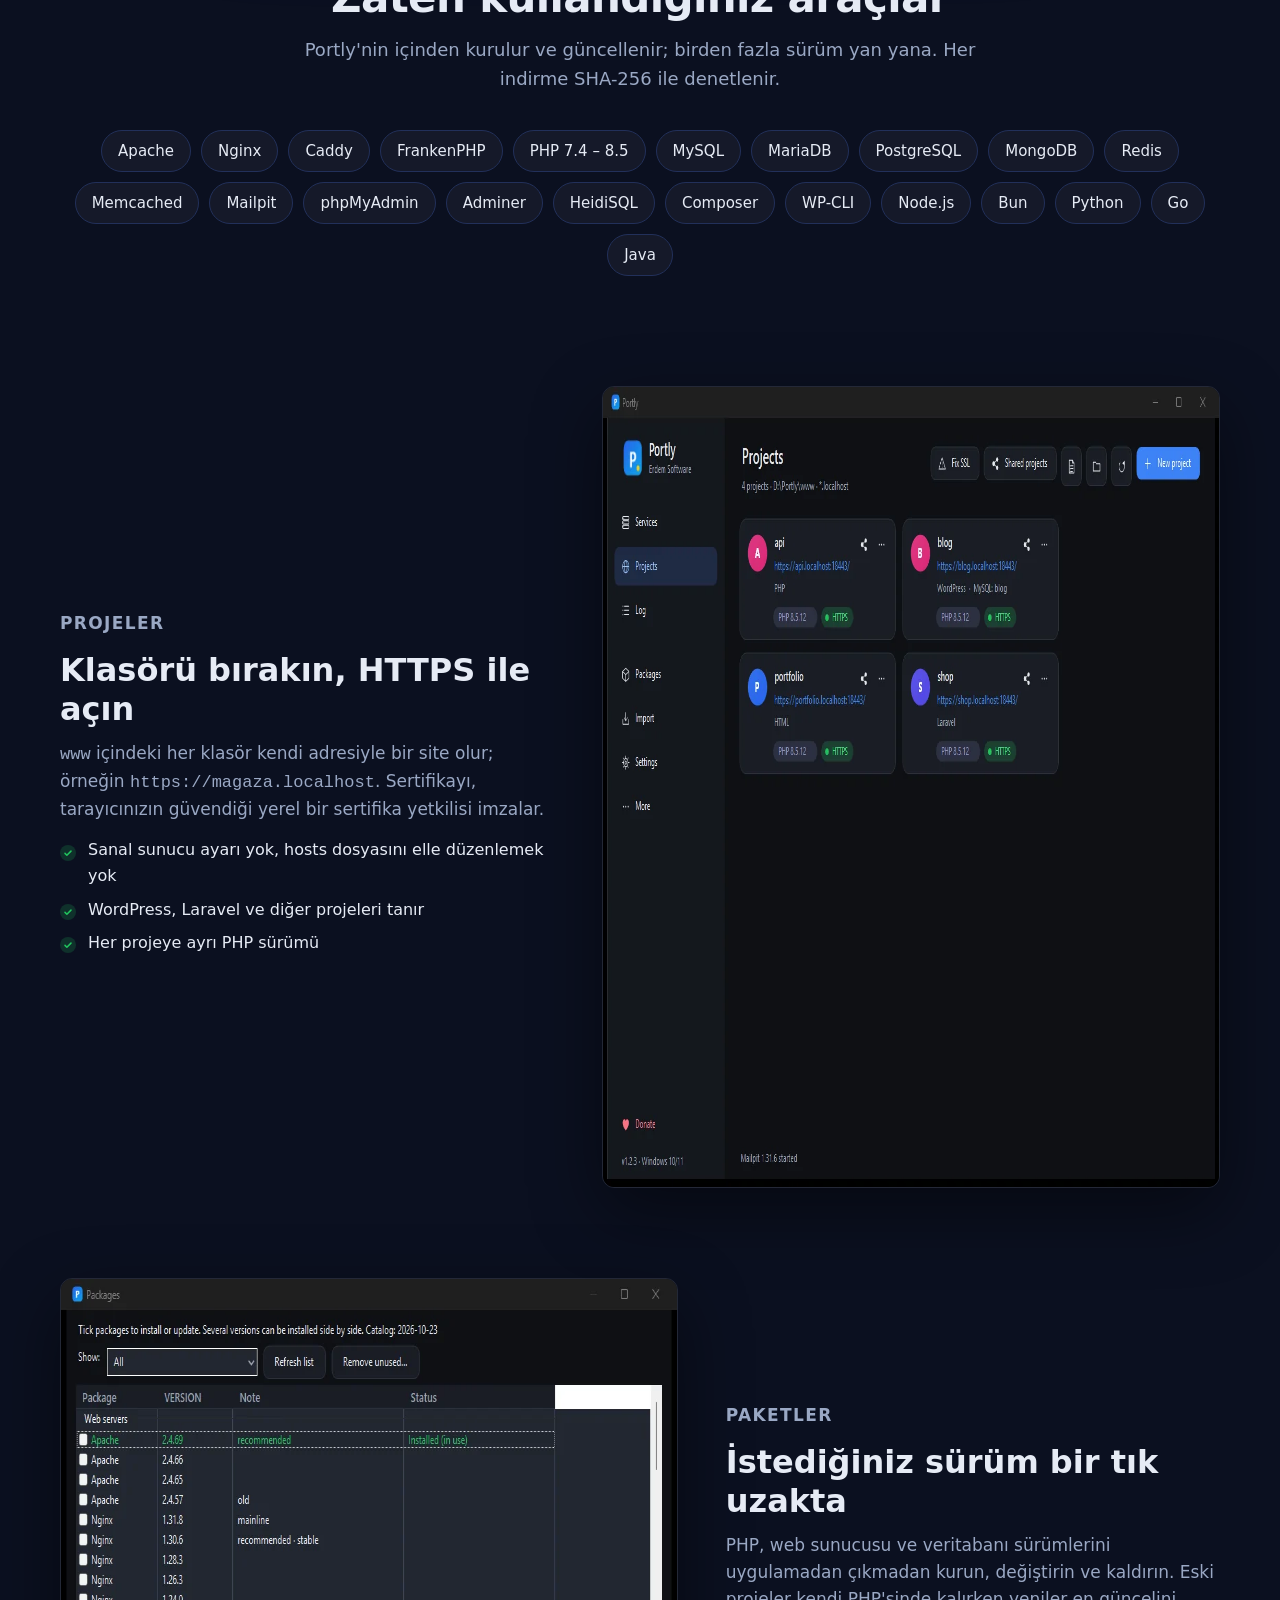
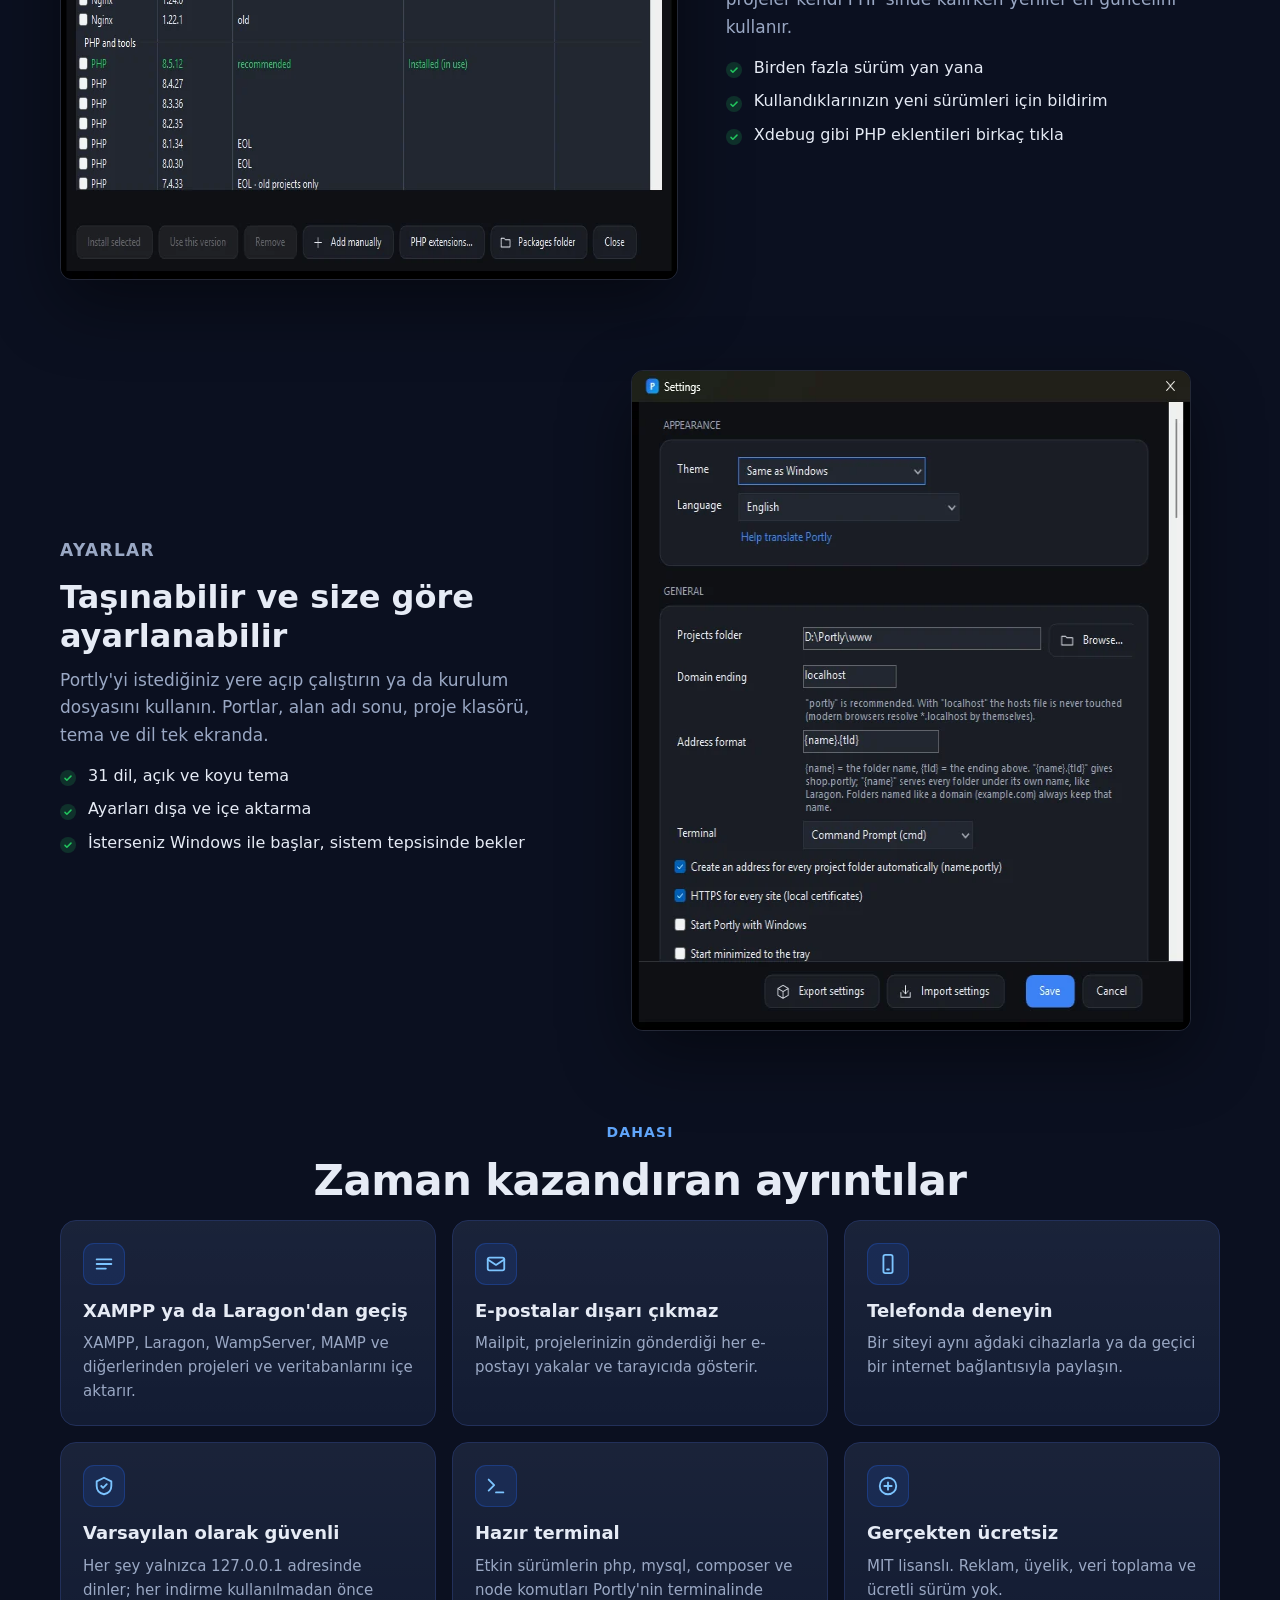
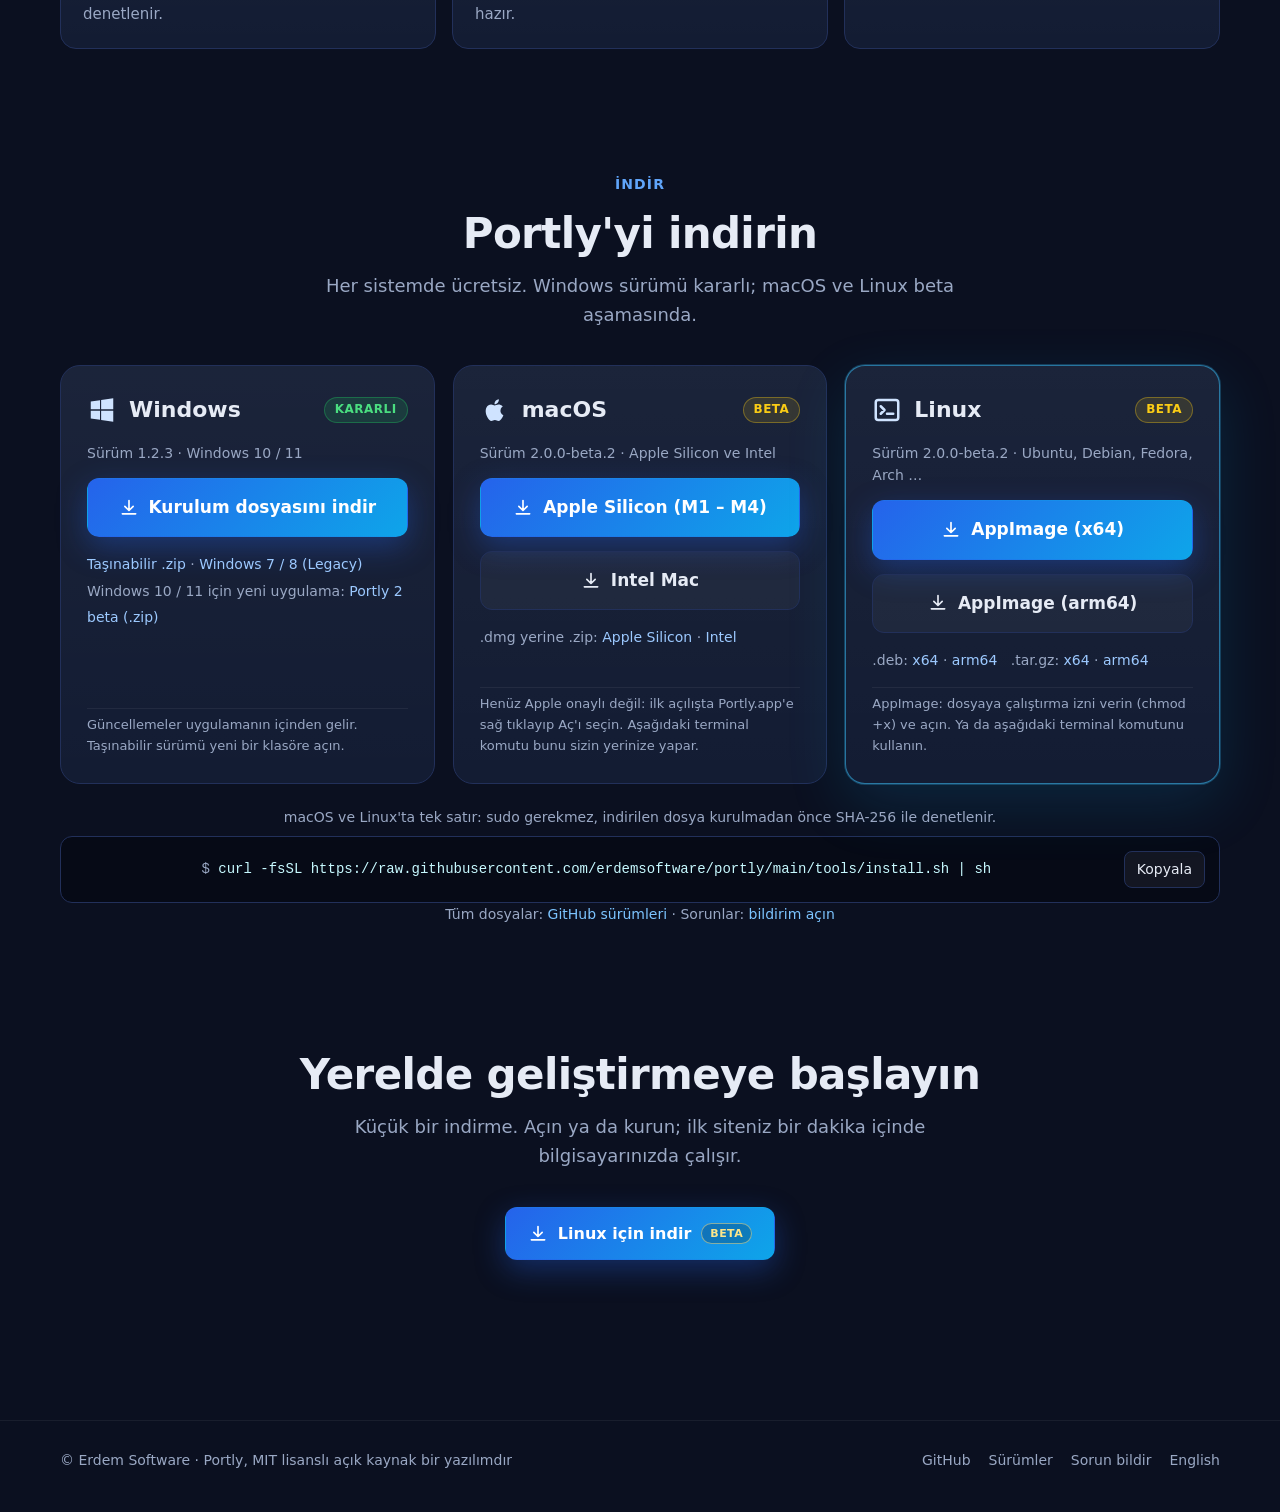
==== commit fc9be685: "Website: download section with Windows (stable) and macOS / Linux (beta) cards, hero button for the " ====
--- a/site/tr/index.html
+++ b/site/tr/index.html
@@ -11,15 +11,21 @@
 <link rel="alternate" hreflang="x-default" href="https://portly.erdemsoftware.com/">
 <meta property="og:type" content="website">
 <meta property="og:locale" content="tr_TR">
+<meta property="og:locale:alternate" content="en_US">
 <meta property="og:title" content="Portly: PHP, MySQL ve HTTPS için ücretsiz yerel sunucu">
 <meta property="og:description" content="Ücretsiz, açık kaynak ve taşınabilir. Apache ya da Nginx, birden fazla PHP sürümü, MySQL ve her proje için HTTPS.">
 <meta property="og:url" content="https://portly.erdemsoftware.com/tr/">
 <meta property="og:image" content="https://portly.erdemsoftware.com/assets/img/og.png">
+<meta property="og:image:width" content="1200">
+<meta property="og:image:height" content="630">
+<meta property="og:site_name" content="Portly">
 <meta name="twitter:card" content="summary_large_image">
+<meta name="robots" content="index, follow, max-image-preview:large">
 <meta name="theme-color" content="#0b1020">
 <link rel="icon" type="image/png" href="../favicon.png">
 <link rel="apple-touch-icon" href="../apple-touch-icon.png">
-<link rel="stylesheet" href="../assets/style.css">
+<script src="../assets/lang.js?v=3"></script>
+<link rel="stylesheet" href="../assets/style.css?v=3">
 <script type="application/ld+json">
 {"@context":"https://schema.org","@type":"SoftwareApplication","name":"Portly","inLanguage":"tr","operatingSystem":"Windows 10, Windows 11, macOS, Linux","applicationCategory":"DeveloperApplication","offers":{"@type":"Offer","price":"0","priceCurrency":"TRY"},"license":"https://github.com/erdemsoftware/portly/blob/main/LICENSE","url":"https://portly.erdemsoftware.com/tr/","downloadUrl":"https://github.com/erdemsoftware/portly/releases/latest","author":{"@type":"Organization","name":"Erdem Software","url":"https://erdemsoftware.com/"}}
 </script>
@@ -31,9 +37,9 @@
     <a class="brand" href="./"><img src="../assets/img/portly-192.png" alt="" width="30" height="30">Portly</a>
     <nav class="nav">
       <a class="hide-sm" href="#ozellikler">Özellikler</a>
-      <a class="hide-sm" href="#mac-linux">macOS ve Linux</a>
+      <a class="hide-sm" href="#download">İndir</a>
       <a class="hide-sm" href="https://github.com/erdemsoftware/portly">GitHub</a>
-      <a class="lang" href="../" hreflang="en" lang="en">English</a>
+      <a class="lang" href="../" hreflang="en" data-setlang="en" lang="en">English</a>
     </nav>
   </div>
 </header>
@@ -45,16 +51,24 @@
     <h1>Yerel web sunucunuz <span class="grad">saniyeler içinde hazır</span></h1>
     <p class="lead">Portly; Apache ya da Nginx, PHP ve MySQL'i kendi bilgisayarınızda çalıştırır ve her projeye kendi HTTPS adresini verir. XAMPP ve Laragon'a modern, taşınabilir bir alternatif.</p>
     <div class="cta">
-      <a class="btn btn-primary" data-download href="https://github.com/erdemsoftware/portly/releases/latest">
+      <a class="btn btn-primary hero-dl for-windows" href="https://github.com/erdemsoftware/portly/releases/latest/download/Portly-win10-11-setup.exe">
         <svg viewBox="0 0 24 24" fill="none" stroke="currentColor" stroke-width="2" stroke-linecap="round" stroke-linejoin="round" aria-hidden="true"><path d="M12 3v12m0 0l-5-5m5 5l5-5M4 19h16"/></svg>
         Windows için indir <small>v<span data-version>1.2.3</span></small>
+      </a>
+      <a class="btn btn-primary hero-dl for-mac" href="#download">
+        <svg viewBox="0 0 24 24" fill="none" stroke="currentColor" stroke-width="2" stroke-linecap="round" stroke-linejoin="round" aria-hidden="true"><path d="M12 3v12m0 0l-5-5m5 5l5-5M4 19h16"/></svg>
+        macOS için indir <span class="tag beta">Beta</span>
+      </a>
+      <a class="btn btn-primary hero-dl for-linux" href="#download">
+        <svg viewBox="0 0 24 24" fill="none" stroke="currentColor" stroke-width="2" stroke-linecap="round" stroke-linejoin="round" aria-hidden="true"><path d="M12 3v12m0 0l-5-5m5 5l5-5M4 19h16"/></svg>
+        Linux için indir <span class="tag beta">Beta</span>
       </a>
       <a class="btn btn-ghost" href="https://github.com/erdemsoftware/portly">
         <svg viewBox="0 0 24 24" fill="currentColor" aria-hidden="true"><path d="M12 .5a11.5 11.5 0 0 0-3.64 22.41c.58.1.79-.25.79-.56v-2c-3.2.7-3.88-1.37-3.88-1.37-.52-1.33-1.28-1.69-1.28-1.69-1.04-.71.08-.7.08-.7 1.15.08 1.76 1.19 1.76 1.19 1.03 1.76 2.69 1.25 3.35.96.1-.75.4-1.25.73-1.54-2.55-.29-5.24-1.28-5.24-5.69 0-1.26.45-2.29 1.19-3.09-.12-.29-.52-1.46.11-3.05 0 0 .97-.31 3.17 1.18a11 11 0 0 1 5.77 0c2.2-1.49 3.17-1.18 3.17-1.18.63 1.59.23 2.76.11 3.05.74.8 1.19 1.83 1.19 3.09 0 4.42-2.7 5.4-5.26 5.68.41.36.78 1.06.78 2.14v3.17c0 .31.21.67.8.56A11.5 11.5 0 0 0 12 .5z"/></svg>
         GitHub'da kaynak kod
       </a>
     </div>
-    <p class="meta">Windows 10 / 11 · Windows 7 / 8: <a href="https://github.com/erdemsoftware/portly/releases/latest">Legacy sürüm</a> · macOS ve Linux: <a href="#mac-linux">beta</a></p>
+    <p class="meta">Windows 10 / 11 · Windows 7 / 8: <a href="https://github.com/erdemsoftware/portly/releases/latest">Legacy sürüm</a> · macOS ve Linux: <a href="#download">beta</a></p>
   </div>
   <div class="stage">
     <div class="glow"><img class="shot" src="../assets/img/1-services.webp" width="1180" height="800" alt="Portly: Apache, PHP, MySQL ve Mailpit çalışıyor"></div>
@@ -159,18 +173,40 @@
   </div>
 </section>
 
-<section id="mac-linux">
-  <div class="wrap">
-    <div class="beta reveal">
-      <div>
-        <p class="kicker">Beta</p>
-        <h2>macOS ve Linux geliyor</h2>
-        <p class="sub" style="margin-bottom:0">Portly 2; macOS (Apple Silicon ve Intel) ve Linux'ta (x64 ve arm64) her yerde aynı sürüm numarasıyla çalışıyor. Beta aşamasında; geri bildirimleriniz çok değerli.</p>
-      </div>
-      <div>
-        <div class="cmd"><code id="install-cmd">curl -fsSL https://raw.githubusercontent.com/erdemsoftware/portly/main/tools/install.sh | sh</code><button class="copy" type="button" data-copy="#install-cmd" data-done="Kopyalandı">Kopyala</button></div>
-        <p class="small-print">sudo gerekmez. Betik, bir şey kurmadan önce indirilen dosyanın SHA-256 özetini denetler. Dosyalar: <a href="https://github.com/erdemsoftware/portly/releases">tüm sürümler</a> · Sorunlar: <a href="https://github.com/erdemsoftware/portly/issues">bildirim açın</a></p>
-      </div>
+<section id="download">
+  <div class="wrap center">
+    <p class="kicker">İndir</p>
+    <h2>Portly'yi indirin</h2>
+    <p class="sub">Her sistemde ücretsiz. Windows sürümü kararlı; macOS ve Linux beta aşamasında.</p>
+    <div class="dl-grid">
+      <div class="dl reveal" data-os="windows">
+        <div class="dl-head"><svg viewBox="0 0 24 24" fill="currentColor" aria-hidden="true"><path d="M3 5.1l7.4-1v7.2H3zM11.3 4l9.7-1.4v8.7h-9.7zM3 12.6h7.4v7.2L3 18.8zM11.3 12.6H21v8.8l-9.7-1.4z"/></svg><h3>Windows</h3><span class="tag stable">Kararlı</span></div>
+        <p class="dl-ver">Sürüm <span data-version>1.2.3</span> · Windows 10 / 11</p>
+        <a class="btn btn-primary" href="https://github.com/erdemsoftware/portly/releases/latest/download/Portly-win10-11-setup.exe"><svg viewBox="0 0 24 24" fill="none" stroke="currentColor" stroke-width="2" stroke-linecap="round" stroke-linejoin="round" aria-hidden="true"><path d="M12 3v12m0 0l-5-5m5 5l5-5M4 19h16"/></svg> Kurulum dosyasını indir</a>
+        <p class="dl-more"><a href="https://github.com/erdemsoftware/portly/releases/latest/download/Portly-win10-11.zip">Taşınabilir .zip</a> · <a href="https://github.com/erdemsoftware/portly/releases/latest/download/Portly-win7-8-setup.exe">Windows 7 / 8 (Legacy)</a><br>Windows 10 / 11 için yeni uygulama: <a data-file="Portly-windows-x64.zip" href="https://github.com/erdemsoftware/portly/releases/download/v2.0.0-beta.2/Portly-windows-x64.zip">Portly 2 beta (.zip)</a></p>
+        <p class="dl-note">Güncellemeler uygulamanın içinden gelir. Taşınabilir sürümü yeni bir klasöre açın.</p>
+      </div>
+      <div class="dl reveal" data-os="mac">
+        <div class="dl-head"><svg viewBox="0 0 24 24" fill="currentColor" aria-hidden="true"><path d="M16.37 12.6c-.02-2.2 1.8-3.26 1.88-3.31-1.03-1.5-2.62-1.7-3.18-1.73-1.35-.14-2.64.8-3.33.8-.69 0-1.74-.78-2.86-.76-1.47.02-2.83.86-3.59 2.18-1.53 2.66-.39 6.6 1.1 8.76.73 1.06 1.6 2.24 2.73 2.2 1.1-.04 1.51-.71 2.84-.71 1.32 0 1.7.71 2.86.69 1.18-.02 1.93-1.07 2.65-2.13.83-1.22 1.18-2.41 1.2-2.47-.03-.01-2.29-.88-2.3-3.52zM14.2 6.13c.6-.74 1.01-1.75.9-2.77-.87.04-1.93.58-2.55 1.31-.56.64-1.05 1.68-.92 2.67.97.08 1.97-.49 2.57-1.21z"/></svg><h3>macOS</h3><span class="tag beta">Beta</span></div>
+        <p class="dl-ver">Sürüm <span data-beta-version>2.0.0-beta.2</span> · Apple Silicon ve Intel</p>
+        <a class="btn btn-primary" data-file="Portly-macos-arm64.dmg" href="https://github.com/erdemsoftware/portly/releases/download/v2.0.0-beta.2/Portly-macos-arm64.dmg"><svg viewBox="0 0 24 24" fill="none" stroke="currentColor" stroke-width="2" stroke-linecap="round" stroke-linejoin="round" aria-hidden="true"><path d="M12 3v12m0 0l-5-5m5 5l5-5M4 19h16"/></svg> Apple Silicon (M1 – M4)</a>
+        <a class="btn btn-ghost" data-file="Portly-macos-x64.dmg" href="https://github.com/erdemsoftware/portly/releases/download/v2.0.0-beta.2/Portly-macos-x64.dmg"><svg viewBox="0 0 24 24" fill="none" stroke="currentColor" stroke-width="2" stroke-linecap="round" stroke-linejoin="round" aria-hidden="true"><path d="M12 3v12m0 0l-5-5m5 5l5-5M4 19h16"/></svg> Intel Mac</a>
+        <p class="dl-more">.dmg yerine .zip: <a data-file="Portly-macos-arm64.zip" href="https://github.com/erdemsoftware/portly/releases/download/v2.0.0-beta.2/Portly-macos-arm64.zip">Apple Silicon</a> · <a data-file="Portly-macos-x64.zip" href="https://github.com/erdemsoftware/portly/releases/download/v2.0.0-beta.2/Portly-macos-x64.zip">Intel</a></p>
+        <p class="dl-note">Henüz Apple onaylı değil: ilk açılışta Portly.app'e sağ tıklayıp Aç'ı seçin. Aşağıdaki terminal komutu bunu sizin yerinize yapar.</p>
+      </div>
+      <div class="dl reveal" data-os="linux">
+        <div class="dl-head"><svg viewBox="0 0 24 24" fill="none" stroke="currentColor" stroke-width="2" stroke-linecap="round" stroke-linejoin="round" aria-hidden="true"><rect x="3" y="4" width="18" height="16" rx="2"/><path d="M7 9l3 3-3 3M12 15h5"/></svg><h3>Linux</h3><span class="tag beta">Beta</span></div>
+        <p class="dl-ver">Sürüm <span data-beta-version>2.0.0-beta.2</span> · Ubuntu, Debian, Fedora, Arch …</p>
+        <a class="btn btn-primary" data-file="Portly-linux-x64.AppImage" href="https://github.com/erdemsoftware/portly/releases/download/v2.0.0-beta.2/Portly-linux-x64.AppImage"><svg viewBox="0 0 24 24" fill="none" stroke="currentColor" stroke-width="2" stroke-linecap="round" stroke-linejoin="round" aria-hidden="true"><path d="M12 3v12m0 0l-5-5m5 5l5-5M4 19h16"/></svg> AppImage (x64)</a>
+        <a class="btn btn-ghost" data-file="Portly-linux-arm64.AppImage" href="https://github.com/erdemsoftware/portly/releases/download/v2.0.0-beta.2/Portly-linux-arm64.AppImage"><svg viewBox="0 0 24 24" fill="none" stroke="currentColor" stroke-width="2" stroke-linecap="round" stroke-linejoin="round" aria-hidden="true"><path d="M12 3v12m0 0l-5-5m5 5l5-5M4 19h16"/></svg> AppImage (arm64)</a>
+        <p class="dl-more">.deb: <a data-file="Portly-linux-x64.deb" href="https://github.com/erdemsoftware/portly/releases/download/v2.0.0-beta.2/Portly-linux-x64.deb">x64</a> · <a data-file="Portly-linux-arm64.deb" href="https://github.com/erdemsoftware/portly/releases/download/v2.0.0-beta.2/Portly-linux-arm64.deb">arm64</a> &nbsp; .tar.gz: <a data-file="Portly-linux-x64.tar.gz" href="https://github.com/erdemsoftware/portly/releases/download/v2.0.0-beta.2/Portly-linux-x64.tar.gz">x64</a> · <a data-file="Portly-linux-arm64.tar.gz" href="https://github.com/erdemsoftware/portly/releases/download/v2.0.0-beta.2/Portly-linux-arm64.tar.gz">arm64</a></p>
+        <p class="dl-note">AppImage: dosyaya çalıştırma izni verin (chmod +x) ve açın. Ya da aşağıdaki terminal komutunu kullanın.</p>
+      </div>
+    </div>
+    <div class="dl-cmd reveal">
+      <p>macOS ve Linux'ta tek satır: sudo gerekmez, indirilen dosya kurulmadan önce SHA-256 ile denetlenir.</p>
+      <div class="cmd"><code id="install-cmd">curl -fsSL https://raw.githubusercontent.com/erdemsoftware/portly/main/tools/install.sh | sh</code><button class="copy" type="button" data-copy="#install-cmd" data-done="Kopyalandı">Kopyala</button></div>
+      <p class="small-print">Tüm dosyalar: <a href="https://github.com/erdemsoftware/portly/releases">GitHub sürümleri</a> · Sorunlar: <a href="https://github.com/erdemsoftware/portly/issues">bildirim açın</a></p>
     </div>
   </div>
 </section>
@@ -178,11 +214,19 @@
 <section class="final">
   <div class="wrap">
     <h2>Yerelde geliştirmeye başlayın</h2>
-    <p class="sub" style="margin-inline:auto">Küçük bir indirme. Açın ya da kurun; ilk siteniz bir dakika içinde bilgisayarınızda çalışır.</p>
+    <p class="sub mx-auto">Küçük bir indirme. Açın ya da kurun; ilk siteniz bir dakika içinde bilgisayarınızda çalışır.</p>
     <div class="cta">
-      <a class="btn btn-primary" data-download href="https://github.com/erdemsoftware/portly/releases/latest">
-        <svg viewBox="0 0 24 24" fill="none" stroke="currentColor" stroke-width="2" stroke-linecap="round" stroke-linejoin="round" aria-hidden="true"><path d="M12 3v12m0 0l-5-5m5 5l5-5M4 19h16"/></svg>
-        Portly'yi indir <small>v<span data-version>1.2.3</span></small>
+      <a class="btn btn-primary hero-dl for-windows" href="https://github.com/erdemsoftware/portly/releases/latest/download/Portly-win10-11-setup.exe">
+        <svg viewBox="0 0 24 24" fill="none" stroke="currentColor" stroke-width="2" stroke-linecap="round" stroke-linejoin="round" aria-hidden="true"><path d="M12 3v12m0 0l-5-5m5 5l5-5M4 19h16"/></svg>
+        Windows için indir <small>v<span data-version>1.2.3</span></small>
+      </a>
+      <a class="btn btn-primary hero-dl for-mac" href="#download">
+        <svg viewBox="0 0 24 24" fill="none" stroke="currentColor" stroke-width="2" stroke-linecap="round" stroke-linejoin="round" aria-hidden="true"><path d="M12 3v12m0 0l-5-5m5 5l5-5M4 19h16"/></svg>
+        macOS için indir <span class="tag beta">Beta</span>
+      </a>
+      <a class="btn btn-primary hero-dl for-linux" href="#download">
+        <svg viewBox="0 0 24 24" fill="none" stroke="currentColor" stroke-width="2" stroke-linecap="round" stroke-linejoin="round" aria-hidden="true"><path d="M12 3v12m0 0l-5-5m5 5l5-5M4 19h16"/></svg>
+        Linux için indir <span class="tag beta">Beta</span>
       </a>
     </div>
   </div>
@@ -196,11 +240,11 @@
       <a href="https://github.com/erdemsoftware/portly">GitHub</a>
       <a href="https://github.com/erdemsoftware/portly/releases">Sürümler</a>
       <a href="https://github.com/erdemsoftware/portly/issues">Sorun bildir</a>
-      <a href="../" hreflang="en" lang="en">English</a>
+      <a href="../" hreflang="en" data-setlang="en" lang="en">English</a>
     </nav>
   </div>
 </footer>
 
-<script src="../assets/site.js" defer></script>
+<script src="../assets/site.js?v=3" defer></script>
 </body>
 </html>
--- a/site/assets/style.css
+++ b/site/assets/style.css
@@ -111,7 +111,8 @@
 h2 { margin: 8px 0 14px; font-size: clamp(28px, 4vw, 42px); line-height: 1.15; letter-spacing: -0.015em; }
 .sub { color: var(--muted); max-width: 680px; margin: 0 0 36px; font-size: 18px; }
 .center { text-align: center; }
-.center .sub { margin-inline: auto; }
+.center .sub, .sub.mx-auto { margin-inline: auto; }
+.sub.flush { margin-bottom: 0; }
 
 .grid { display: grid; gap: 16px; grid-template-columns: repeat(3, minmax(0, 1fr)); }
 @media (max-width: 900px) { .grid { grid-template-columns: repeat(2, minmax(0, 1fr)); } }
@@ -194,3 +195,39 @@
   .js .reveal { opacity: 1; transform: none; transition: none; }
   .btn { transition: none; }
 }
+
+/* ---------- downloads ---------- */
+/* the hero shows the button of the visitor's system (data-os is set by lang.js; without JS: Windows) */
+.hero-dl { display: none; }
+.hero-dl.for-windows { display: inline-flex; }
+html[data-os="mac"] .hero-dl.for-windows, html[data-os="linux"] .hero-dl.for-windows { display: none; }
+html[data-os="mac"] .hero-dl.for-mac, html[data-os="linux"] .hero-dl.for-linux { display: inline-flex; }
+
+.tag { display: inline-block; padding: 2px 10px; border-radius: 999px; font-size: 12px; font-weight: 700; letter-spacing: .04em; text-transform: uppercase; vertical-align: middle; }
+.tag.stable { background: rgb(34 197 94 / .15); color: #4ade80; border: 1px solid rgb(34 197 94 / .35); }
+.tag.beta { background: rgb(250 204 21 / .12); color: var(--yellow); border: 1px solid rgb(250 204 21 / .35); }
+.btn .tag { font-size: 11px; padding: 1px 8px; }
+.btn-primary .tag.beta { background: rgb(0 0 0 / .2); color: #fde68a; border-color: rgb(253 230 138 / .5); }
+
+.dl-grid { display: grid; grid-template-columns: repeat(3, minmax(0, 1fr)); gap: 18px; text-align: left; }
+@media (max-width: 960px) { .dl-grid { grid-template-columns: minmax(0, 1fr); max-width: 560px; margin-inline: auto; } }
+.dl {
+  display: flex; flex-direction: column; gap: 14px;
+  background: linear-gradient(180deg, rgb(255 255 255 / .035), transparent), var(--card);
+  border: 1px solid var(--card-border); border-radius: 20px; padding: 26px;
+}
+html[data-os="windows"] .dl[data-os="windows"], html[data-os="mac"] .dl[data-os="mac"], html[data-os="linux"] .dl[data-os="linux"] {
+  border-color: rgb(56 189 248 / .55); box-shadow: 0 0 0 1px rgb(56 189 248 / .25), 0 20px 60px rgb(14 165 233 / .15);
+}
+.dl-head { display: flex; align-items: center; gap: 12px; }
+.dl-head svg { width: 30px; height: 30px; flex: none; color: #cfe3ff; }
+.dl-head h3 { margin: 0; font-size: 22px; }
+.dl-head .tag { margin-left: auto; }
+.dl-ver { margin: 0; color: var(--muted); font-size: 14px; }
+.dl .btn { justify-content: center; width: 100%; padding: 15px 18px; font-size: 17px; }
+.dl .btn small { font-size: 13px; }
+.dl-more { margin: 0; color: var(--muted); font-size: 14px; line-height: 1.9; }
+.dl-more a { color: #9cc9ff; }
+.dl-note { margin: auto 0 0; padding-top: 6px; color: var(--muted); font-size: 13px; border-top: 1px solid rgb(255 255 255 / .06); }
+.dl-cmd { margin-top: 22px; }
+.dl-cmd p { color: var(--muted); font-size: 14px; margin: 0 0 8px; }
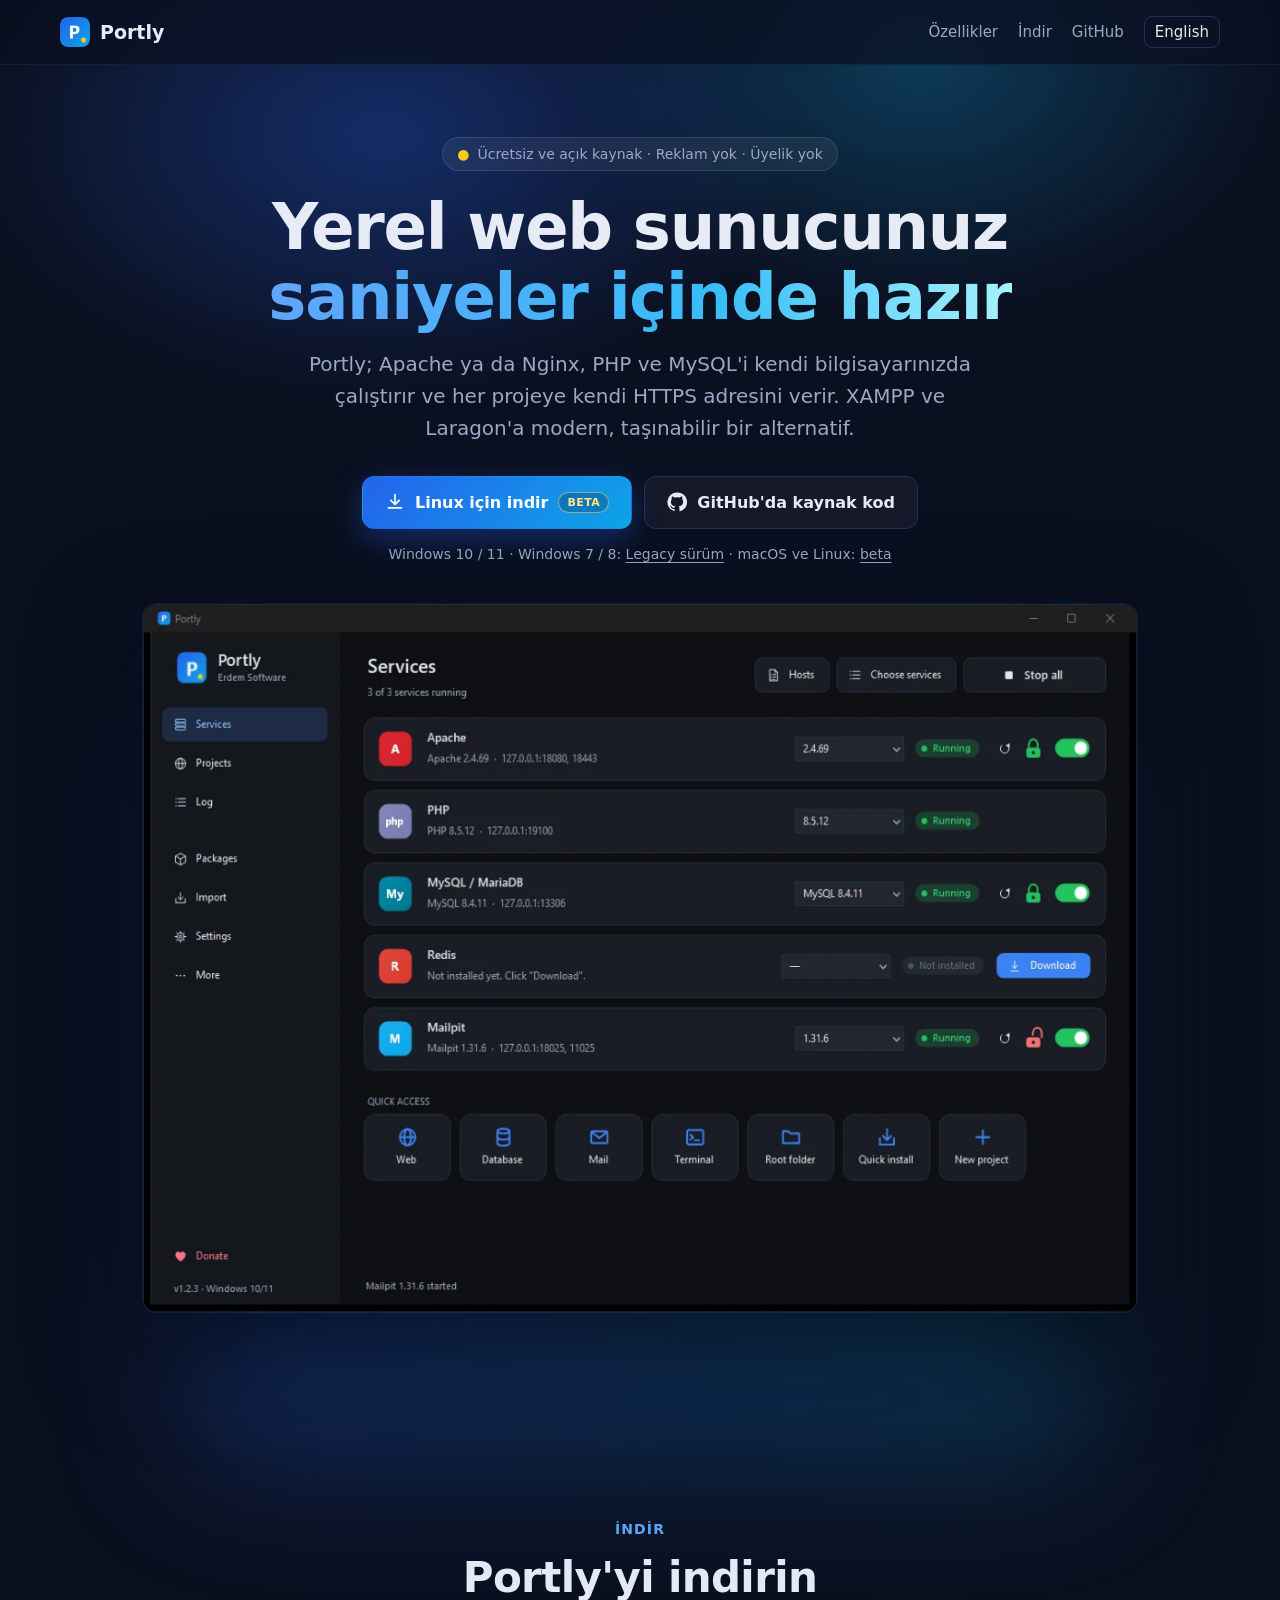
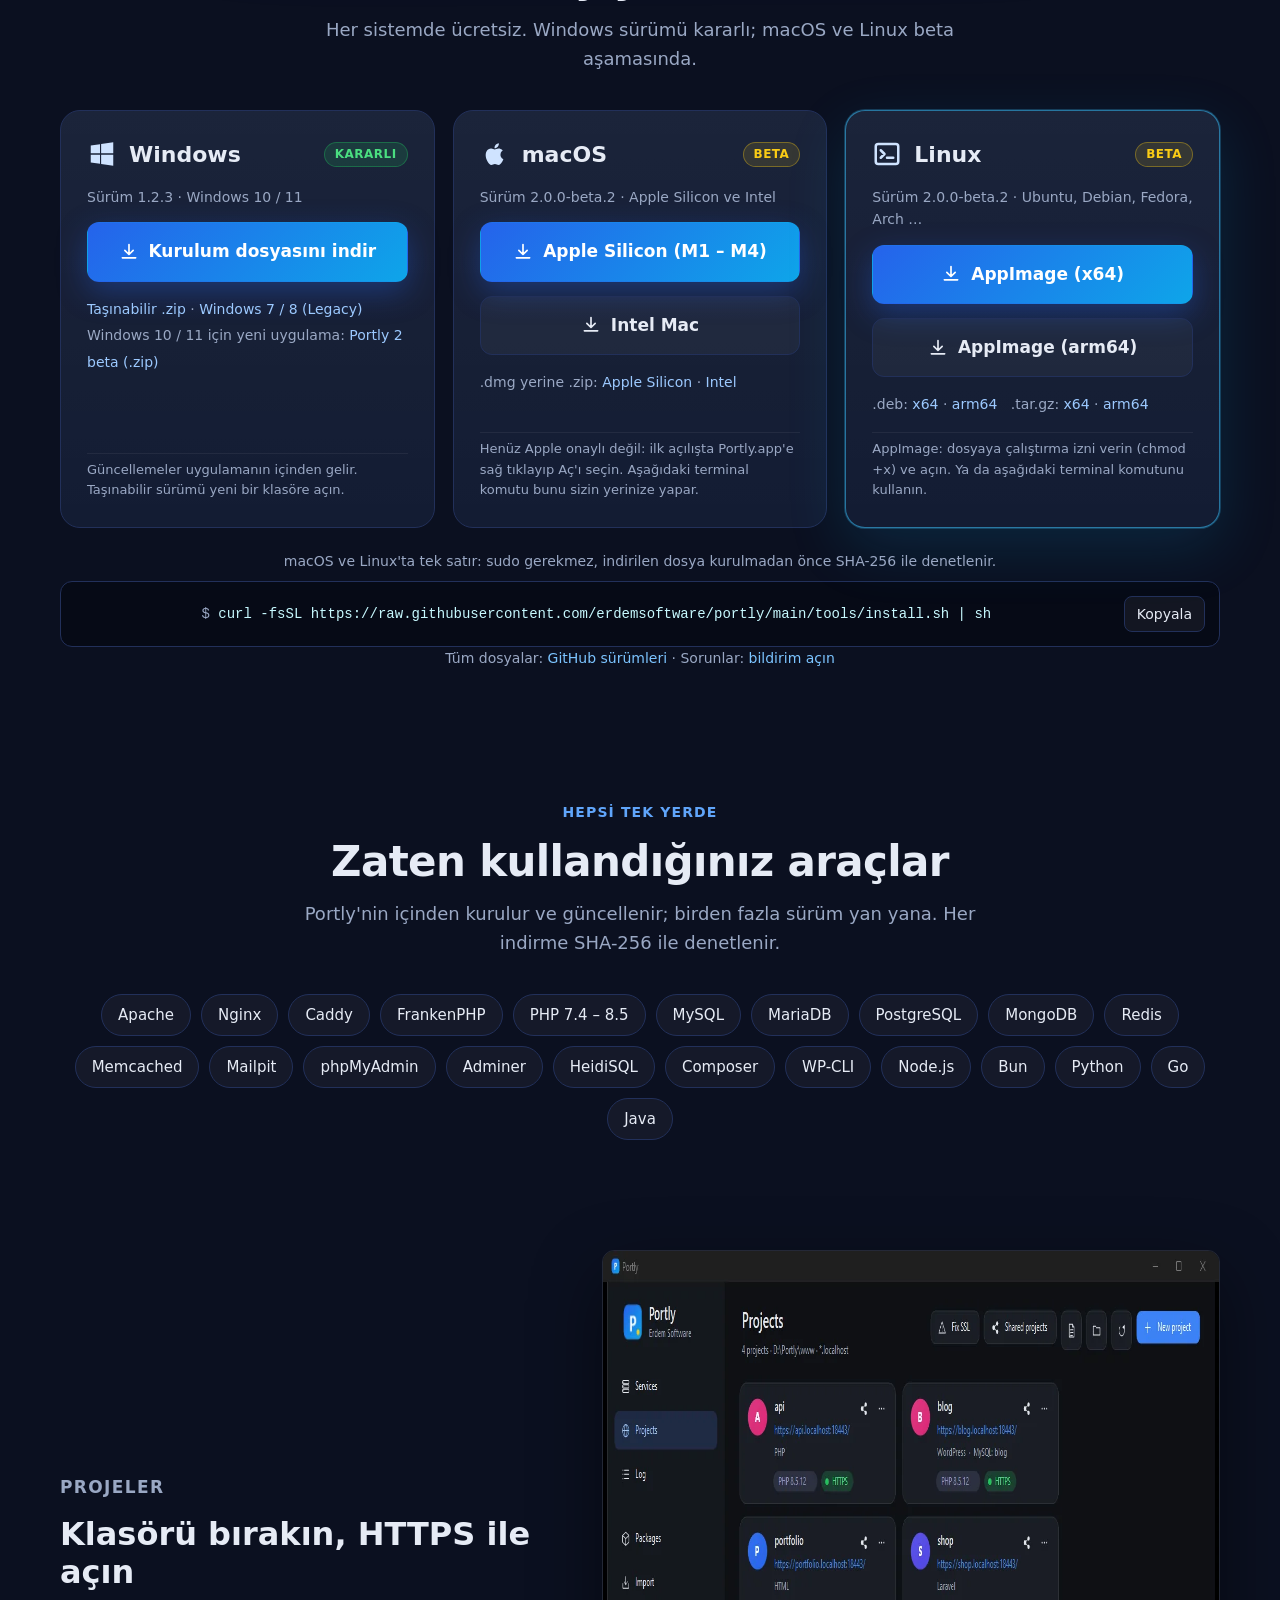
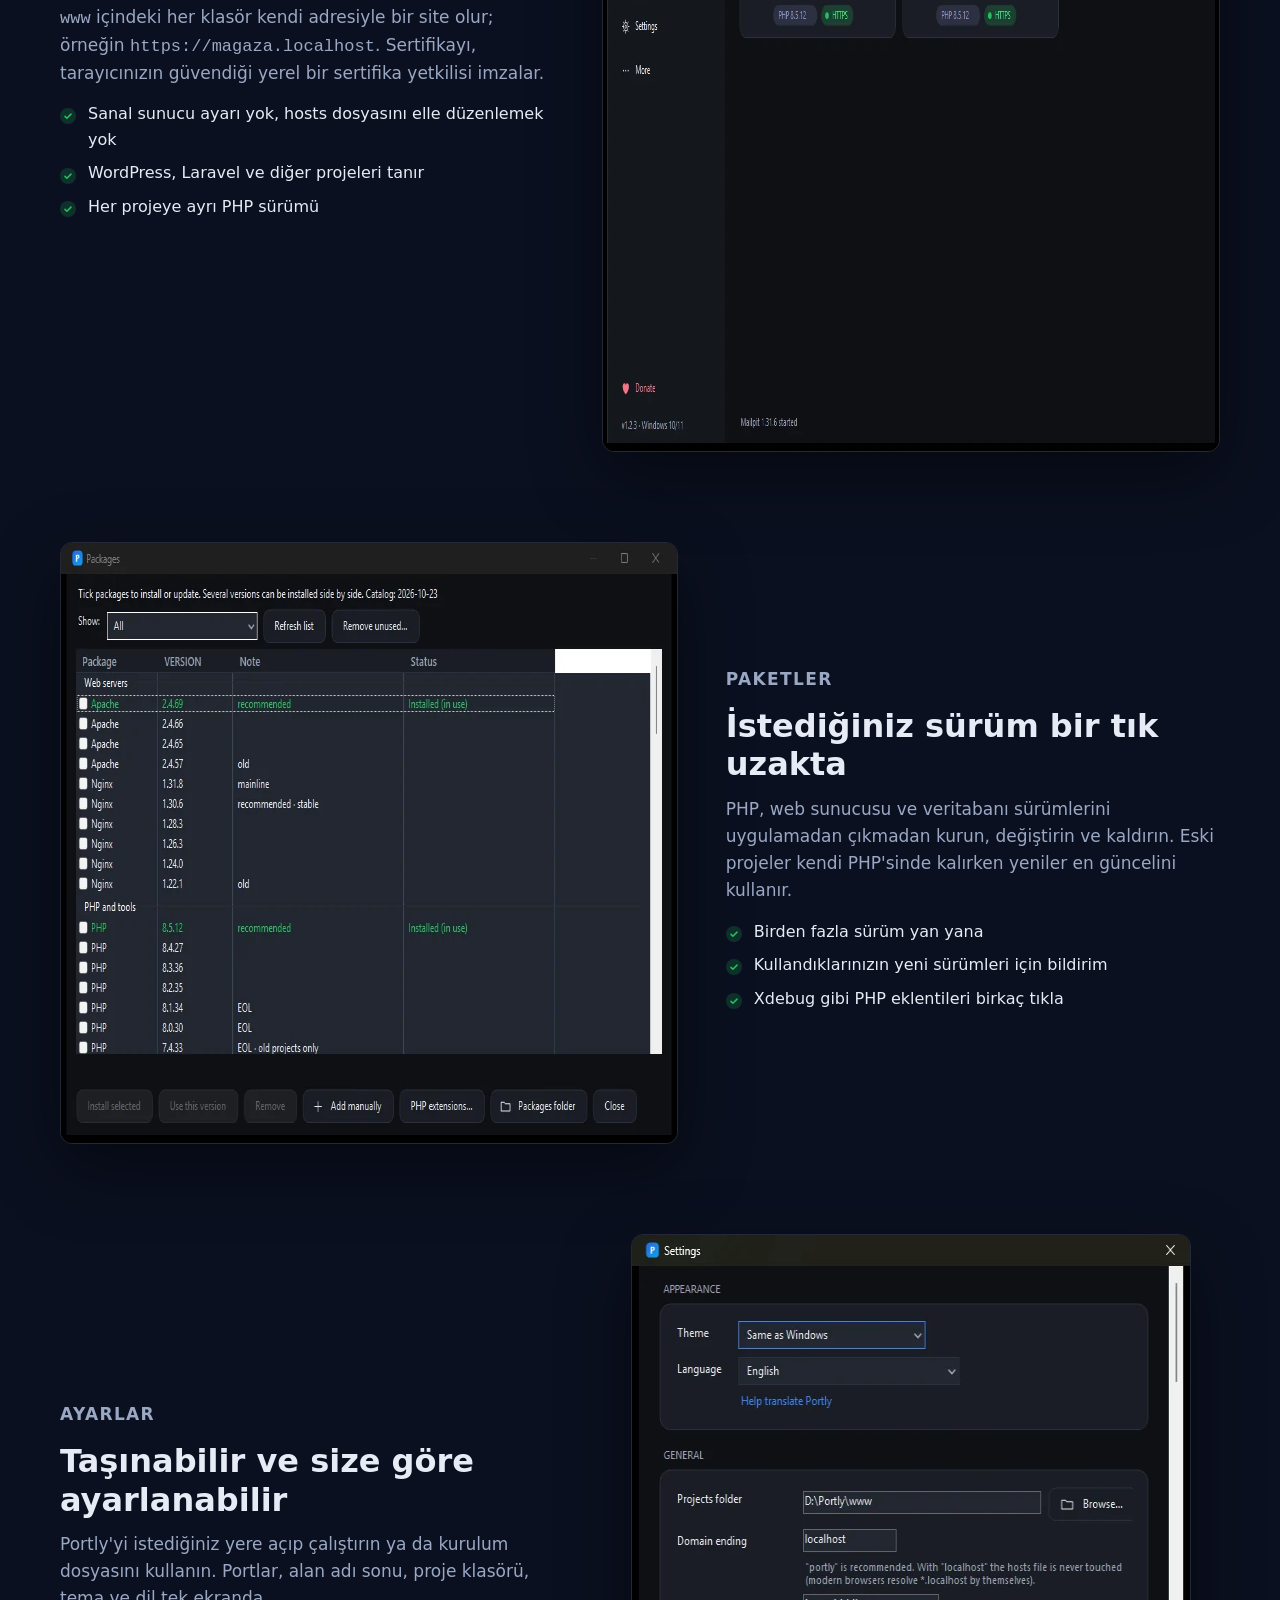
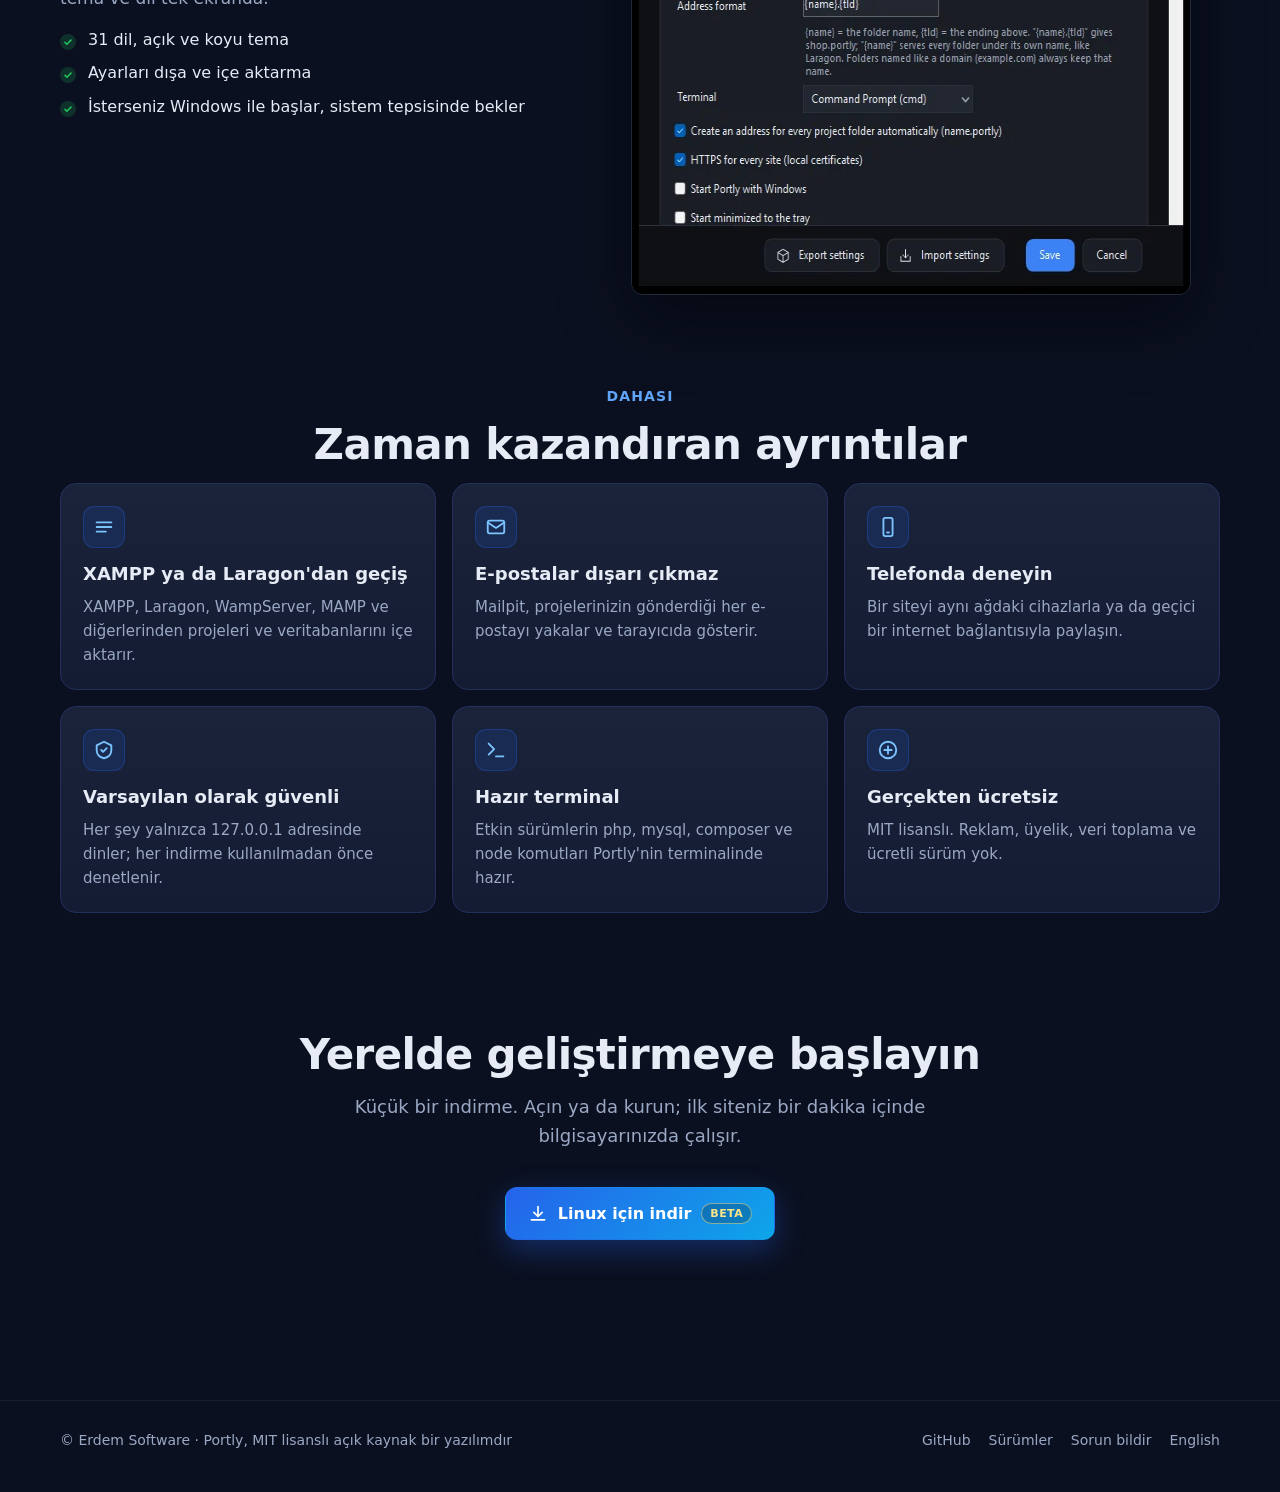
==== commit 65688afc: "Website: download section right below the hero" ====
--- a/site/tr/index.html
+++ b/site/tr/index.html
@@ -24,8 +24,8 @@
 <meta name="theme-color" content="#0b1020">
 <link rel="icon" type="image/png" href="../favicon.png">
 <link rel="apple-touch-icon" href="../apple-touch-icon.png">
-<script src="../assets/lang.js?v=3"></script>
-<link rel="stylesheet" href="../assets/style.css?v=3">
+<script src="../assets/lang.js?v=4"></script>
+<link rel="stylesheet" href="../assets/style.css?v=4">
 <script type="application/ld+json">
 {"@context":"https://schema.org","@type":"SoftwareApplication","name":"Portly","inLanguage":"tr","operatingSystem":"Windows 10, Windows 11, macOS, Linux","applicationCategory":"DeveloperApplication","offers":{"@type":"Offer","price":"0","priceCurrency":"TRY"},"license":"https://github.com/erdemsoftware/portly/blob/main/LICENSE","url":"https://portly.erdemsoftware.com/tr/","downloadUrl":"https://github.com/erdemsoftware/portly/releases/latest","author":{"@type":"Organization","name":"Erdem Software","url":"https://erdemsoftware.com/"}}
 </script>
@@ -74,105 +74,6 @@
     <div class="glow"><img class="shot" src="../assets/img/1-services.webp" width="1180" height="800" alt="Portly: Apache, PHP, MySQL ve Mailpit çalışıyor"></div>
   </div>
 </section>
-
-<section>
-  <div class="wrap center">
-    <p class="kicker">Hepsi tek yerde</p>
-    <h2>Zaten kullandığınız araçlar</h2>
-    <p class="sub">Portly'nin içinden kurulur ve güncellenir; birden fazla sürüm yan yana. Her indirme SHA-256 ile denetlenir.</p>
-    <div class="chips reveal">
-      <span class="chip">Apache</span><span class="chip">Nginx</span><span class="chip">Caddy</span><span class="chip">FrankenPHP</span>
-      <span class="chip">PHP 7.4 – 8.5</span><span class="chip">MySQL</span><span class="chip">MariaDB</span><span class="chip">PostgreSQL</span>
-      <span class="chip">MongoDB</span><span class="chip">Redis</span><span class="chip">Memcached</span><span class="chip">Mailpit</span>
-      <span class="chip">phpMyAdmin</span><span class="chip">Adminer</span><span class="chip">HeidiSQL</span><span class="chip">Composer</span>
-      <span class="chip">WP-CLI</span><span class="chip">Node.js</span><span class="chip">Bun</span><span class="chip">Python</span><span class="chip">Go</span><span class="chip">Java</span>
-    </div>
-  </div>
-</section>
-
-<section id="ozellikler">
-  <div class="wrap">
-    <div class="row reveal">
-      <div class="text">
-        <p class="kicker">Projeler</p>
-        <h3>Klasörü bırakın, HTTPS ile açın</h3>
-        <p><code>www</code> içindeki her klasör kendi adresiyle bir site olur; örneğin <code>https://magaza.localhost</code>. Sertifikayı, tarayıcınızın güvendiği yerel bir sertifika yetkilisi imzalar.</p>
-        <ul>
-          <li>Sanal sunucu ayarı yok, hosts dosyasını elle düzenlemek yok</li>
-          <li>WordPress, Laravel ve diğer projeleri tanır</li>
-          <li>Her projeye ayrı PHP sürümü</li>
-        </ul>
-      </div>
-      <div class="frame"><img src="../assets/img/2-projects.webp" width="1180" height="800" alt="Dört site ve HTTPS ile Projeler sayfası" loading="lazy"></div>
-    </div>
-
-    <div class="row flip reveal">
-      <div class="text">
-        <p class="kicker">Paketler</p>
-        <h3>İstediğiniz sürüm bir tık uzakta</h3>
-        <p>PHP, web sunucusu ve veritabanı sürümlerini uygulamadan çıkmadan kurun, değiştirin ve kaldırın. Eski projeler kendi PHP'sinde kalırken yeniler en güncelini kullanır.</p>
-        <ul>
-          <li>Birden fazla sürüm yan yana</li>
-          <li>Kullandıklarınızın yeni sürümleri için bildirim</li>
-          <li>Xdebug gibi PHP eklentileri birkaç tıkla</li>
-        </ul>
-      </div>
-      <div class="frame"><img src="../assets/img/3-packages.webp" width="900" height="600" alt="Web sunucusu ve PHP sürümleriyle Paketler penceresi" loading="lazy"></div>
-    </div>
-
-    <div class="row reveal">
-      <div class="text">
-        <p class="kicker">Ayarlar</p>
-        <h3>Taşınabilir ve size göre ayarlanabilir</h3>
-        <p>Portly'yi istediğiniz yere açıp çalıştırın ya da kurulum dosyasını kullanın. Portlar, alan adı sonu, proje klasörü, tema ve dil tek ekranda.</p>
-        <ul>
-          <li>31 dil, açık ve koyu tema</li>
-          <li>Ayarları dışa ve içe aktarma</li>
-          <li>İsterseniz Windows ile başlar, sistem tepsisinde bekler</li>
-        </ul>
-      </div>
-      <div class="frame small"><img src="../assets/img/4-settings.webp" width="656" height="659" alt="Ayarlar penceresi" loading="lazy"></div>
-    </div>
-
-    <div class="center">
-      <p class="kicker">Dahası</p>
-      <h2>Zaman kazandıran ayrıntılar</h2>
-    </div>
-    <div class="grid">
-      <div class="card reveal">
-        <div class="icon"><svg viewBox="0 0 24 24" fill="none" stroke="currentColor" stroke-width="2" stroke-linecap="round" stroke-linejoin="round"><path d="M4 7h16M4 12h16M4 17h10"/></svg></div>
-        <h3>XAMPP ya da Laragon'dan geçiş</h3>
-        <p>XAMPP, Laragon, WampServer, MAMP ve diğerlerinden projeleri ve veritabanlarını içe aktarır.</p>
-      </div>
-      <div class="card reveal">
-        <div class="icon"><svg viewBox="0 0 24 24" fill="none" stroke="currentColor" stroke-width="2" stroke-linecap="round" stroke-linejoin="round"><rect x="3" y="5" width="18" height="14" rx="2"/><path d="M3 7l9 6 9-6"/></svg></div>
-        <h3>E-postalar dışarı çıkmaz</h3>
-        <p>Mailpit, projelerinizin gönderdiği her e-postayı yakalar ve tarayıcıda gösterir.</p>
-      </div>
-      <div class="card reveal">
-        <div class="icon"><svg viewBox="0 0 24 24" fill="none" stroke="currentColor" stroke-width="2" stroke-linecap="round" stroke-linejoin="round"><rect x="7" y="2" width="10" height="20" rx="2"/><path d="M11 18h2"/></svg></div>
-        <h3>Telefonda deneyin</h3>
-        <p>Bir siteyi aynı ağdaki cihazlarla ya da geçici bir internet bağlantısıyla paylaşın.</p>
-      </div>
-      <div class="card reveal">
-        <div class="icon"><svg viewBox="0 0 24 24" fill="none" stroke="currentColor" stroke-width="2" stroke-linecap="round" stroke-linejoin="round"><path d="M12 3l8 4v5c0 5-3.5 8-8 9-4.5-1-8-4-8-9V7z"/><path d="M9 12l2 2 4-4"/></svg></div>
-        <h3>Varsayılan olarak güvenli</h3>
-        <p>Her şey yalnızca 127.0.0.1 adresinde dinler; her indirme kullanılmadan önce denetlenir.</p>
-      </div>
-      <div class="card reveal">
-        <div class="icon"><svg viewBox="0 0 24 24" fill="none" stroke="currentColor" stroke-width="2" stroke-linecap="round" stroke-linejoin="round"><path d="M4 17l6-6-6-6M12 19h8"/></svg></div>
-        <h3>Hazır terminal</h3>
-        <p>Etkin sürümlerin php, mysql, composer ve node komutları Portly'nin terminalinde hazır.</p>
-      </div>
-      <div class="card reveal">
-        <div class="icon"><svg viewBox="0 0 24 24" fill="none" stroke="currentColor" stroke-width="2" stroke-linecap="round" stroke-linejoin="round"><circle cx="12" cy="12" r="9"/><path d="M8 12h8M12 8v8"/></svg></div>
-        <h3>Gerçekten ücretsiz</h3>
-        <p>MIT lisanslı. Reklam, üyelik, veri toplama ve ücretli sürüm yok.</p>
-      </div>
-    </div>
-  </div>
-</section>
-
 <section id="download">
   <div class="wrap center">
     <p class="kicker">İndir</p>
@@ -211,6 +112,106 @@
   </div>
 </section>
 
+
+<section>
+  <div class="wrap center">
+    <p class="kicker">Hepsi tek yerde</p>
+    <h2>Zaten kullandığınız araçlar</h2>
+    <p class="sub">Portly'nin içinden kurulur ve güncellenir; birden fazla sürüm yan yana. Her indirme SHA-256 ile denetlenir.</p>
+    <div class="chips reveal">
+      <span class="chip">Apache</span><span class="chip">Nginx</span><span class="chip">Caddy</span><span class="chip">FrankenPHP</span>
+      <span class="chip">PHP 7.4 – 8.5</span><span class="chip">MySQL</span><span class="chip">MariaDB</span><span class="chip">PostgreSQL</span>
+      <span class="chip">MongoDB</span><span class="chip">Redis</span><span class="chip">Memcached</span><span class="chip">Mailpit</span>
+      <span class="chip">phpMyAdmin</span><span class="chip">Adminer</span><span class="chip">HeidiSQL</span><span class="chip">Composer</span>
+      <span class="chip">WP-CLI</span><span class="chip">Node.js</span><span class="chip">Bun</span><span class="chip">Python</span><span class="chip">Go</span><span class="chip">Java</span>
+    </div>
+  </div>
+</section>
+
+<section id="ozellikler">
+  <div class="wrap">
+    <div class="row reveal">
+      <div class="text">
+        <p class="kicker">Projeler</p>
+        <h3>Klasörü bırakın, HTTPS ile açın</h3>
+        <p><code>www</code> içindeki her klasör kendi adresiyle bir site olur; örneğin <code>https://magaza.localhost</code>. Sertifikayı, tarayıcınızın güvendiği yerel bir sertifika yetkilisi imzalar.</p>
+        <ul>
+          <li>Sanal sunucu ayarı yok, hosts dosyasını elle düzenlemek yok</li>
+          <li>WordPress, Laravel ve diğer projeleri tanır</li>
+          <li>Her projeye ayrı PHP sürümü</li>
+        </ul>
+      </div>
+      <div class="frame"><img src="../assets/img/2-projects.webp" width="1180" height="800" alt="Dört site ve HTTPS ile Projeler sayfası" loading="lazy"></div>
+    </div>
+
+    <div class="row flip reveal">
+      <div class="text">
+        <p class="kicker">Paketler</p>
+        <h3>İstediğiniz sürüm bir tık uzakta</h3>
+        <p>PHP, web sunucusu ve veritabanı sürümlerini uygulamadan çıkmadan kurun, değiştirin ve kaldırın. Eski projeler kendi PHP'sinde kalırken yeniler en güncelini kullanır.</p>
+        <ul>
+          <li>Birden fazla sürüm yan yana</li>
+          <li>Kullandıklarınızın yeni sürümleri için bildirim</li>
+          <li>Xdebug gibi PHP eklentileri birkaç tıkla</li>
+        </ul>
+      </div>
+      <div class="frame"><img src="../assets/img/3-packages.webp" width="900" height="600" alt="Web sunucusu ve PHP sürümleriyle Paketler penceresi" loading="lazy"></div>
+    </div>
+
+    <div class="row reveal">
+      <div class="text">
+        <p class="kicker">Ayarlar</p>
+        <h3>Taşınabilir ve size göre ayarlanabilir</h3>
+        <p>Portly'yi istediğiniz yere açıp çalıştırın ya da kurulum dosyasını kullanın. Portlar, alan adı sonu, proje klasörü, tema ve dil tek ekranda.</p>
+        <ul>
+          <li>31 dil, açık ve koyu tema</li>
+          <li>Ayarları dışa ve içe aktarma</li>
+          <li>İsterseniz Windows ile başlar, sistem tepsisinde bekler</li>
+        </ul>
+      </div>
+      <div class="frame small"><img src="../assets/img/4-settings.webp" width="656" height="659" alt="Ayarlar penceresi" loading="lazy"></div>
+    </div>
+
+    <div class="center">
+      <p class="kicker">Dahası</p>
+      <h2>Zaman kazandıran ayrıntılar</h2>
+    </div>
+    <div class="grid">
+      <div class="card reveal">
+        <div class="icon"><svg viewBox="0 0 24 24" fill="none" stroke="currentColor" stroke-width="2" stroke-linecap="round" stroke-linejoin="round"><path d="M4 7h16M4 12h16M4 17h10"/></svg></div>
+        <h3>XAMPP ya da Laragon'dan geçiş</h3>
+        <p>XAMPP, Laragon, WampServer, MAMP ve diğerlerinden projeleri ve veritabanlarını içe aktarır.</p>
+      </div>
+      <div class="card reveal">
+        <div class="icon"><svg viewBox="0 0 24 24" fill="none" stroke="currentColor" stroke-width="2" stroke-linecap="round" stroke-linejoin="round"><rect x="3" y="5" width="18" height="14" rx="2"/><path d="M3 7l9 6 9-6"/></svg></div>
+        <h3>E-postalar dışarı çıkmaz</h3>
+        <p>Mailpit, projelerinizin gönderdiği her e-postayı yakalar ve tarayıcıda gösterir.</p>
+      </div>
+      <div class="card reveal">
+        <div class="icon"><svg viewBox="0 0 24 24" fill="none" stroke="currentColor" stroke-width="2" stroke-linecap="round" stroke-linejoin="round"><rect x="7" y="2" width="10" height="20" rx="2"/><path d="M11 18h2"/></svg></div>
+        <h3>Telefonda deneyin</h3>
+        <p>Bir siteyi aynı ağdaki cihazlarla ya da geçici bir internet bağlantısıyla paylaşın.</p>
+      </div>
+      <div class="card reveal">
+        <div class="icon"><svg viewBox="0 0 24 24" fill="none" stroke="currentColor" stroke-width="2" stroke-linecap="round" stroke-linejoin="round"><path d="M12 3l8 4v5c0 5-3.5 8-8 9-4.5-1-8-4-8-9V7z"/><path d="M9 12l2 2 4-4"/></svg></div>
+        <h3>Varsayılan olarak güvenli</h3>
+        <p>Her şey yalnızca 127.0.0.1 adresinde dinler; her indirme kullanılmadan önce denetlenir.</p>
+      </div>
+      <div class="card reveal">
+        <div class="icon"><svg viewBox="0 0 24 24" fill="none" stroke="currentColor" stroke-width="2" stroke-linecap="round" stroke-linejoin="round"><path d="M4 17l6-6-6-6M12 19h8"/></svg></div>
+        <h3>Hazır terminal</h3>
+        <p>Etkin sürümlerin php, mysql, composer ve node komutları Portly'nin terminalinde hazır.</p>
+      </div>
+      <div class="card reveal">
+        <div class="icon"><svg viewBox="0 0 24 24" fill="none" stroke="currentColor" stroke-width="2" stroke-linecap="round" stroke-linejoin="round"><circle cx="12" cy="12" r="9"/><path d="M8 12h8M12 8v8"/></svg></div>
+        <h3>Gerçekten ücretsiz</h3>
+        <p>MIT lisanslı. Reklam, üyelik, veri toplama ve ücretli sürüm yok.</p>
+      </div>
+    </div>
+  </div>
+</section>
+
+
 <section class="final">
   <div class="wrap">
     <h2>Yerelde geliştirmeye başlayın</h2>
@@ -245,6 +246,6 @@
   </div>
 </footer>
 
-<script src="../assets/site.js?v=3" defer></script>
+<script src="../assets/site.js?v=4" defer></script>
 </body>
 </html>
--- a/site/assets/style.css
+++ b/site/assets/style.css
@@ -107,6 +107,7 @@
 
 /* ---------- sections ---------- */
 section { padding: 110px 0 0; }
+#download { padding-top: 90px; }
 .kicker { color: #60a5fa; font-weight: 600; font-size: 14px; letter-spacing: .08em; text-transform: uppercase; }
 h2 { margin: 8px 0 14px; font-size: clamp(28px, 4vw, 42px); line-height: 1.15; letter-spacing: -0.015em; }
 .sub { color: var(--muted); max-width: 680px; margin: 0 0 36px; font-size: 18px; }
